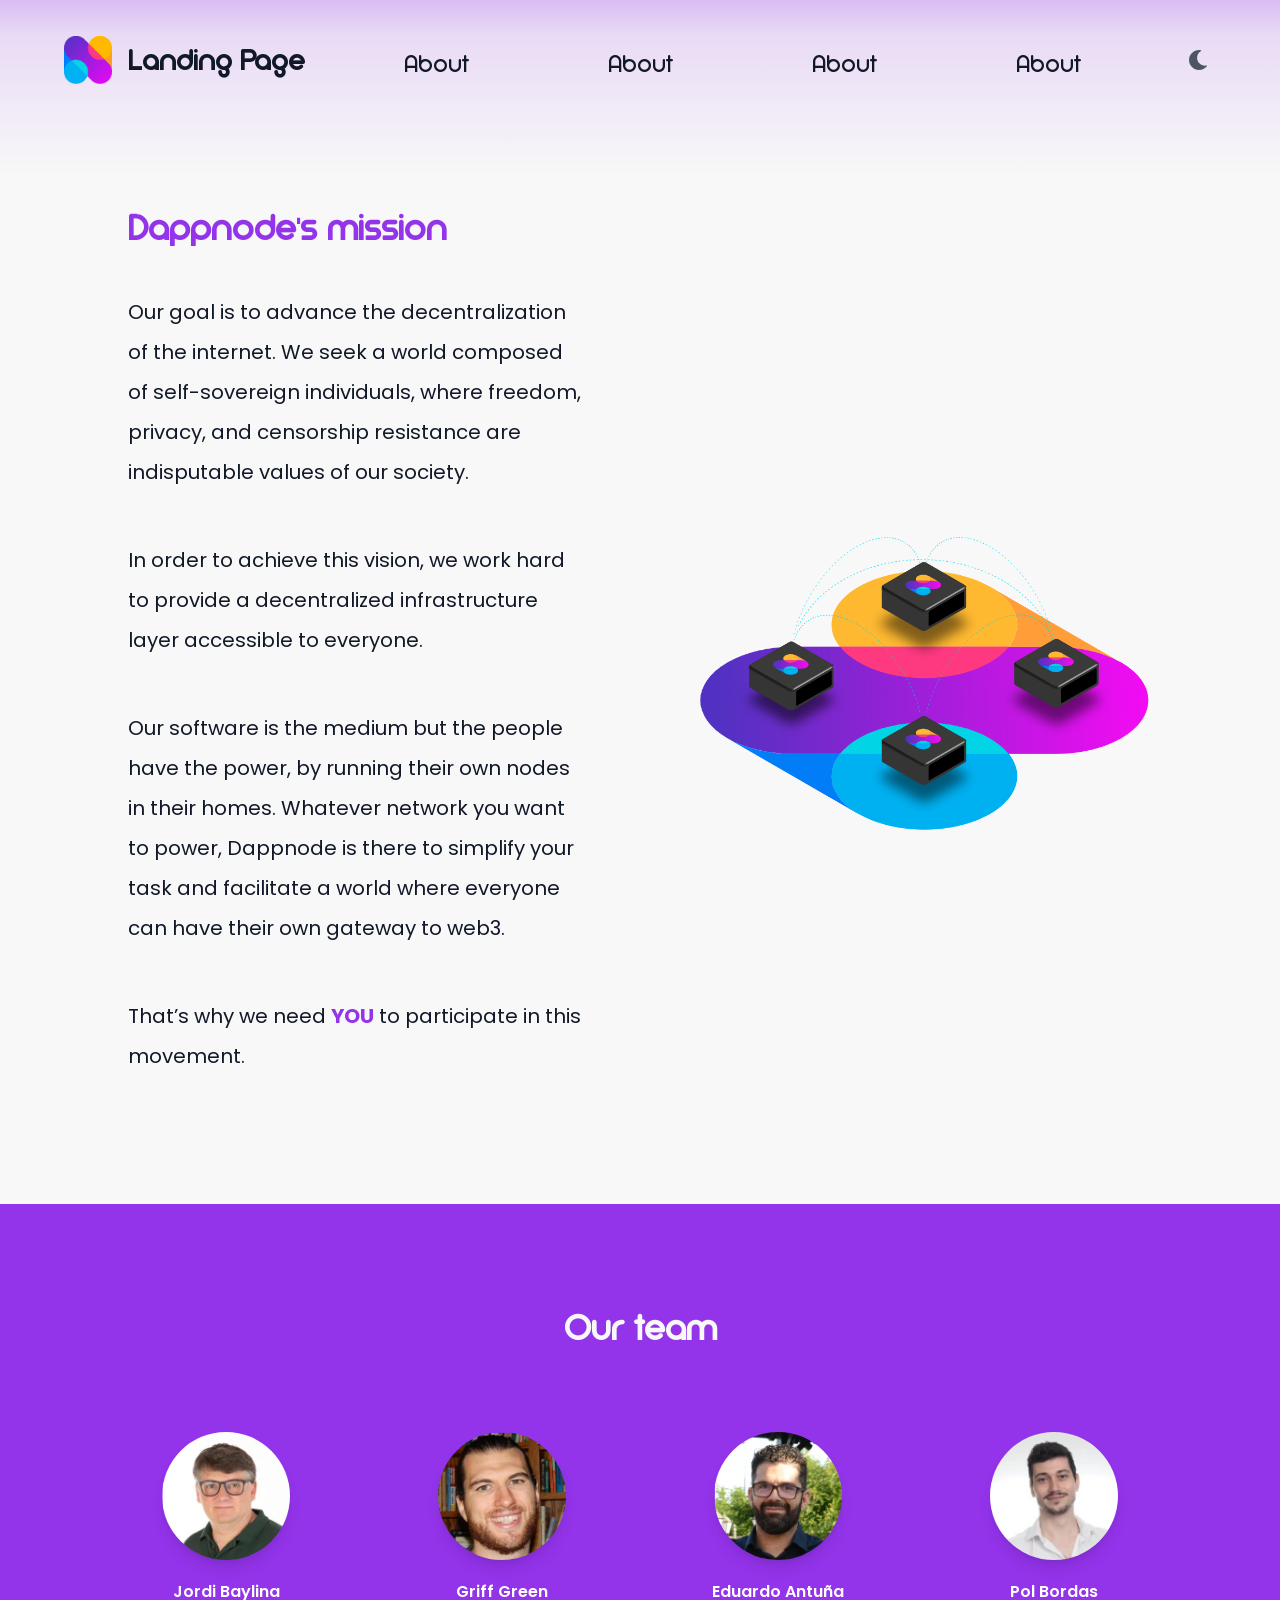
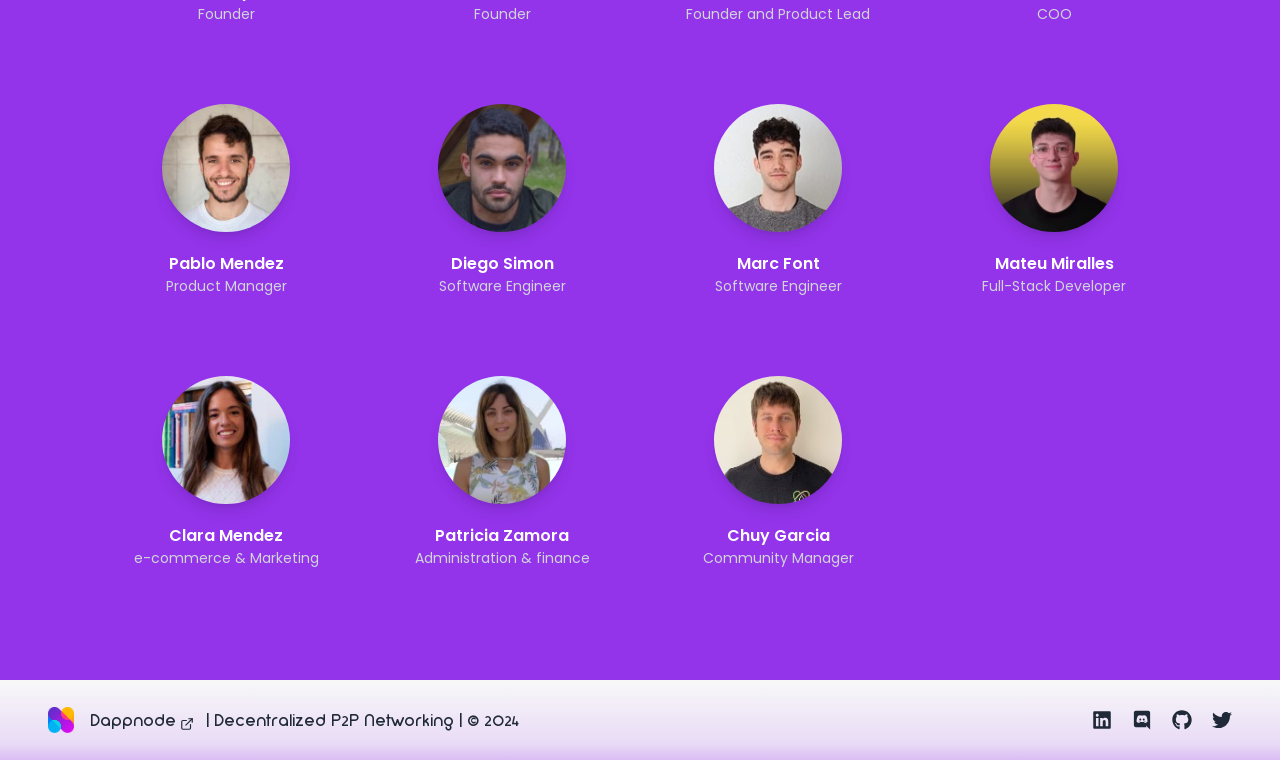
==== index.html @ 4a2d37f6 "deploy: a7dfb8cb677a63d5e8a397f23a568157b3a678ed" ====
<!doctype html><html lang="en"><head><meta charset="utf-8"/><link rel="icon" href="./favicon.ico"/><meta name="viewport" content="width=device-width,initial-scale=1"/><meta name="theme-color" content="#000000"/><meta name="description" content="Web site created using create-react-app"/><link rel="apple-touch-icon" href="./logo192.png"/><link rel="manifest" href="./manifest.json"/><title>Landing page</title><script defer="defer" src="./static/js/main.063b91ab.js"></script><link href="./static/css/main.d8c62e42.css" rel="stylesheet"></head><body><noscript>You need to enable JavaScript to run this app.</noscript><div id="root"></div></body></html>
---- static/css/main.d8c62e42.css ----
@import url(https://fonts.googleapis.com/css2?family=Poppins:ital,wght@0,100;0,200;0,300;0,400;0,500;0,600;0,700;0,800;0,900;1,100;1,200;1,300;1,400;1,500;1,600;1,700;1,800;1,900&display=swap);
/*
! tailwindcss v3.4.3 | MIT License | https://tailwindcss.com
*/*,:after,:before{border:0 solid #e5e7eb;box-sizing:border-box}:after,:before{--tw-content:""}:host,html{-webkit-text-size-adjust:100%;font-feature-settings:normal;-webkit-tap-highlight-color:transparent;font-family:ui-sans-serif,system-ui,sans-serif,Apple Color Emoji,Segoe UI Emoji,Segoe UI Symbol,Noto Color Emoji;font-variation-settings:normal;line-height:1.5;tab-size:4}body{line-height:inherit;margin:0}hr{border-top-width:1px;color:inherit;height:0}abbr:where([title]){-webkit-text-decoration:underline dotted;text-decoration:underline dotted}h1,h2,h3,h4,h5,h6{font-size:inherit;font-weight:inherit}a{color:inherit;text-decoration:inherit}b,strong{font-weight:bolder}code,kbd,pre,samp{font-feature-settings:normal;font-family:ui-monospace,SFMono-Regular,Menlo,Monaco,Consolas,Liberation Mono,Courier New,monospace;font-size:1em;font-variation-settings:normal}small{font-size:80%}sub,sup{font-size:75%;line-height:0;position:relative;vertical-align:initial}sub{bottom:-.25em}sup{top:-.5em}table{border-collapse:collapse;border-color:inherit;text-indent:0}button,input,optgroup,select,textarea{font-feature-settings:inherit;color:inherit;font-family:inherit;font-size:100%;font-variation-settings:inherit;font-weight:inherit;letter-spacing:inherit;line-height:inherit;margin:0;padding:0}button,select{text-transform:none}button,input:where([type=button]),input:where([type=reset]),input:where([type=submit]){-webkit-appearance:button;background-color:initial;background-image:none}:-moz-focusring{outline:auto}:-moz-ui-invalid{box-shadow:none}progress{vertical-align:initial}::-webkit-inner-spin-button,::-webkit-outer-spin-button{height:auto}[type=search]{-webkit-appearance:textfield;outline-offset:-2px}::-webkit-search-decoration{-webkit-appearance:none}::-webkit-file-upload-button{-webkit-appearance:button;font:inherit}summary{display:list-item}blockquote,dd,dl,figure,h1,h2,h3,h4,h5,h6,hr,p,pre{margin:0}fieldset{margin:0}fieldset,legend{padding:0}menu,ol,ul{list-style:none;margin:0;padding:0}dialog{padding:0}textarea{resize:vertical}input::placeholder,textarea::placeholder{color:#9ca3af;opacity:1}[role=button],button{cursor:pointer}:disabled{cursor:default}audio,canvas,embed,iframe,img,object,svg,video{display:block;vertical-align:middle}img,video{height:auto;max-width:100%}[hidden]{display:none}html{font-family:modeg,sans-serif}p{font-family:poppins,sans-serif}*,:after,:before{--tw-border-spacing-x:0;--tw-border-spacing-y:0;--tw-translate-x:0;--tw-translate-y:0;--tw-rotate:0;--tw-skew-x:0;--tw-skew-y:0;--tw-scale-x:1;--tw-scale-y:1;--tw-pan-x: ;--tw-pan-y: ;--tw-pinch-zoom: ;--tw-scroll-snap-strictness:proximity;--tw-gradient-from-position: ;--tw-gradient-via-position: ;--tw-gradient-to-position: ;--tw-ordinal: ;--tw-slashed-zero: ;--tw-numeric-figure: ;--tw-numeric-spacing: ;--tw-numeric-fraction: ;--tw-ring-inset: ;--tw-ring-offset-width:0px;--tw-ring-offset-color:#fff;--tw-ring-color:#3b82f680;--tw-ring-offset-shadow:0 0 #0000;--tw-ring-shadow:0 0 #0000;--tw-shadow:0 0 #0000;--tw-shadow-colored:0 0 #0000;--tw-blur: ;--tw-brightness: ;--tw-contrast: ;--tw-grayscale: ;--tw-hue-rotate: ;--tw-invert: ;--tw-saturate: ;--tw-sepia: ;--tw-drop-shadow: ;--tw-backdrop-blur: ;--tw-backdrop-brightness: ;--tw-backdrop-contrast: ;--tw-backdrop-grayscale: ;--tw-backdrop-hue-rotate: ;--tw-backdrop-invert: ;--tw-backdrop-opacity: ;--tw-backdrop-saturate: ;--tw-backdrop-sepia: ;--tw-contain-size: ;--tw-contain-layout: ;--tw-contain-paint: ;--tw-contain-style: }::backdrop{--tw-border-spacing-x:0;--tw-border-spacing-y:0;--tw-translate-x:0;--tw-translate-y:0;--tw-rotate:0;--tw-skew-x:0;--tw-skew-y:0;--tw-scale-x:1;--tw-scale-y:1;--tw-pan-x: ;--tw-pan-y: ;--tw-pinch-zoom: ;--tw-scroll-snap-strictness:proximity;--tw-gradient-from-position: ;--tw-gradient-via-position: ;--tw-gradient-to-position: ;--tw-ordinal: ;--tw-slashed-zero: ;--tw-numeric-figure: ;--tw-numeric-spacing: ;--tw-numeric-fraction: ;--tw-ring-inset: ;--tw-ring-offset-width:0px;--tw-ring-offset-color:#fff;--tw-ring-color:#3b82f680;--tw-ring-offset-shadow:0 0 #0000;--tw-ring-shadow:0 0 #0000;--tw-shadow:0 0 #0000;--tw-shadow-colored:0 0 #0000;--tw-blur: ;--tw-brightness: ;--tw-contrast: ;--tw-grayscale: ;--tw-hue-rotate: ;--tw-invert: ;--tw-saturate: ;--tw-sepia: ;--tw-drop-shadow: ;--tw-backdrop-blur: ;--tw-backdrop-brightness: ;--tw-backdrop-contrast: ;--tw-backdrop-grayscale: ;--tw-backdrop-hue-rotate: ;--tw-backdrop-invert: ;--tw-backdrop-opacity: ;--tw-backdrop-saturate: ;--tw-backdrop-sepia: ;--tw-contain-size: ;--tw-contain-layout: ;--tw-contain-paint: ;--tw-contain-style: }.fixed{position:fixed}.relative{position:relative}.bottom-24{bottom:6rem}.right-4{right:1rem}.col-span-2{grid-column:span 2/span 2}.my-10{margin-bottom:2.5rem;margin-top:2.5rem}.-mb-14{margin-bottom:-3.5rem}.mb-10{margin-bottom:2.5rem}.mb-20{margin-bottom:5rem}.ml-1{margin-left:.25rem}.ml-4{margin-left:1rem}.mr-2{margin-right:.5rem}.mr-4{margin-right:1rem}.mt-2{margin-top:.5rem}.mt-3{margin-top:.75rem}.mt-5{margin-top:1.25rem}.block{display:block}.flex{display:flex}.grid{display:grid}.hidden{display:none}.h-1{height:.25rem}.h-12{height:3rem}.h-40{height:10rem}.h-5{height:1.25rem}.h-8{height:2rem}.min-h-screen{min-height:100vh}.w-40{width:10rem}.w-5{width:1.25rem}.w-full{width:100%}.max-w-0{max-width:0}.flex-grow{flex-grow:1}.cursor-pointer{cursor:pointer}.flex-row{flex-direction:row}.flex-col{flex-direction:column}.items-center{align-items:center}.justify-start{justify-content:flex-start}.justify-center{justify-content:center}.justify-between{justify-content:space-between}.justify-around{justify-content:space-around}.justify-evenly{justify-content:space-evenly}.gap-10{gap:2.5rem}.gap-20{gap:5rem}.gap-4{gap:1rem}.gap-x-5{column-gap:1.25rem}.gap-y-4{row-gap:1rem}.space-y-1>:not([hidden])~:not([hidden]){--tw-space-y-reverse:0;margin-bottom:calc(.25rem*var(--tw-space-y-reverse));margin-top:calc(.25rem*(1 - var(--tw-space-y-reverse)))}.space-y-12>:not([hidden])~:not([hidden]){--tw-space-y-reverse:0;margin-bottom:calc(3rem*var(--tw-space-y-reverse));margin-top:calc(3rem*(1 - var(--tw-space-y-reverse)))}.rounded-full{border-radius:9999px}.rounded-lg{border-radius:.5rem}.bg-dappnodeBgLightLayout{--tw-bg-opacity:1;background-color:rgb(248 248 248/var(--tw-bg-opacity))}.bg-dappnodePurple{--tw-bg-opacity:1;background-color:rgb(147 51 234/var(--tw-bg-opacity))}.bg-dappnodeYellow\/50{background-color:#ffb90080}.bg-gradient-to-b{background-image:linear-gradient(to bottom,var(--tw-gradient-stops))}.bg-gradient-to-t{background-image:linear-gradient(to top,var(--tw-gradient-stops))}.from-dappnodePurple\/30{--tw-gradient-from:#9333ea4d var(--tw-gradient-from-position);--tw-gradient-to:#9333ea00 var(--tw-gradient-to-position);--tw-gradient-stops:var(--tw-gradient-from),var(--tw-gradient-to)}.via-dappnodePurple\/15{--tw-gradient-to:#9333ea00 var(--tw-gradient-to-position);--tw-gradient-stops:var(--tw-gradient-from),#9333ea26 var(--tw-gradient-via-position),var(--tw-gradient-to)}.via-20\%{--tw-gradient-via-position:20%}.bg-cover{background-size:cover}.object-cover{object-fit:cover}.p-2{padding:.5rem}.p-4{padding:1rem}.px-5{padding-left:1.25rem;padding-right:1.25rem}.py-10{padding-bottom:2.5rem;padding-top:2.5rem}.py-28{padding-bottom:7rem;padding-top:7rem}.py-3{padding-bottom:.75rem;padding-top:.75rem}.pb-14{padding-bottom:3.5rem}.pr-10{padding-right:2.5rem}.text-center{text-align:center}.font-poppins{font-family:Poppins,sans-serif}.text-3xl{font-size:1.875rem;line-height:2.25rem}.text-4xl{font-size:2.25rem;line-height:2.5rem}.text-lg{font-size:1.125rem;line-height:1.75rem}.text-sm{font-size:.875rem;line-height:1.25rem}.text-xl{font-size:1.25rem;line-height:1.75rem}.font-bold{font-weight:700}.font-semibold{font-weight:600}.leading-10{line-height:2.5rem}.text-dappnodeDarkText{--tw-text-opacity:1;color:rgb(248 248 248/var(--tw-text-opacity))}.text-dappnodePurple{--tw-text-opacity:1;color:rgb(147 51 234/var(--tw-text-opacity))}.text-gray-300{--tw-text-opacity:1;color:rgb(209 213 219/var(--tw-text-opacity))}.text-gray-600{--tw-text-opacity:1;color:rgb(75 85 99/var(--tw-text-opacity))}.text-gray-800{--tw-text-opacity:1;color:rgb(31 41 55/var(--tw-text-opacity))}.text-gray-900{--tw-text-opacity:1;color:rgb(17 24 39/var(--tw-text-opacity))}.text-white{--tw-text-opacity:1;color:rgb(255 255 255/var(--tw-text-opacity))}.shadow-lg{--tw-shadow:0 10px 15px -3px #0000001a,0 4px 6px -4px #0000001a;--tw-shadow-colored:0 10px 15px -3px var(--tw-shadow-color),0 4px 6px -4px var(--tw-shadow-color);box-shadow:0 0 #0000,0 0 #0000,var(--tw-shadow);box-shadow:var(--tw-ring-offset-shadow,0 0 #0000),var(--tw-ring-shadow,0 0 #0000),var(--tw-shadow)}.transition{transition-duration:.15s;transition-property:color,background-color,border-color,text-decoration-color,fill,stroke,opacity,box-shadow,transform,filter,-webkit-backdrop-filter;transition-property:color,background-color,border-color,text-decoration-color,fill,stroke,opacity,box-shadow,transform,filter,backdrop-filter;transition-property:color,background-color,border-color,text-decoration-color,fill,stroke,opacity,box-shadow,transform,filter,backdrop-filter,-webkit-backdrop-filter;transition-timing-function:cubic-bezier(.4,0,.2,1)}.transition-all{transition-duration:.15s;transition-property:all;transition-timing-function:cubic-bezier(.4,0,.2,1)}.transition-colors{transition-duration:.15s;transition-property:color,background-color,border-color,text-decoration-color,fill,stroke;transition-timing-function:cubic-bezier(.4,0,.2,1)}.duration-300{transition-duration:.3s}.duration-500{transition-duration:.5s}.ease-in-out{transition-timing-function:cubic-bezier(.4,0,.2,1)}html{scroll-behavior:smooth}.hover\:bg-dappnodeBgLight:hover{--tw-bg-opacity:1;background-color:rgb(248 248 248/var(--tw-bg-opacity))}.hover\:bg-dappnodeYellow:hover{--tw-bg-opacity:1;background-color:rgb(255 185 0/var(--tw-bg-opacity))}.hover\:tracking-widest:hover{letter-spacing:.1em}.hover\:text-dappnodePurple:hover{--tw-text-opacity:1;color:rgb(147 51 234/var(--tw-text-opacity))}.hover\:text-gray-700:hover{--tw-text-opacity:1;color:rgb(55 65 81/var(--tw-text-opacity))}.hover\:underline:hover{text-decoration-line:underline}.group:hover .group-hover\:max-w-full{max-width:100%}.dark\:bg-dappnodeBgDarkLayout:is(.dark *){--tw-bg-opacity:1;background-color:rgb(18 18 18/var(--tw-bg-opacity))}.dark\:from-dappnodePurple\/15:is(.dark *){--tw-gradient-from:#9333ea26 var(--tw-gradient-from-position);--tw-gradient-to:#9333ea00 var(--tw-gradient-to-position);--tw-gradient-stops:var(--tw-gradient-from),var(--tw-gradient-to)}.dark\:from-dappnodePurple\/20:is(.dark *){--tw-gradient-from:#9333ea33 var(--tw-gradient-from-position);--tw-gradient-to:#9333ea00 var(--tw-gradient-to-position);--tw-gradient-stops:var(--tw-gradient-from),var(--tw-gradient-to)}.dark\:text-gray-200:is(.dark *){--tw-text-opacity:1;color:rgb(229 231 235/var(--tw-text-opacity))}.dark\:text-gray-300:is(.dark *){--tw-text-opacity:1;color:rgb(209 213 219/var(--tw-text-opacity))}.dark\:text-white:is(.dark *){--tw-text-opacity:1;color:rgb(255 255 255/var(--tw-text-opacity))}.dark\:hover\:bg-black:hover:is(.dark *){--tw-bg-opacity:1;background-color:rgb(0 0 0/var(--tw-bg-opacity))}.dark\:hover\:text-dappnodePurple:hover:is(.dark *){--tw-text-opacity:1;color:rgb(147 51 234/var(--tw-text-opacity))}.dark\:hover\:text-gray-300:hover:is(.dark *){--tw-text-opacity:1;color:rgb(209 213 219/var(--tw-text-opacity))}@media (min-width:640px){.sm\:grid-cols-1{grid-template-columns:repeat(1,minmax(0,1fr))}}@media (min-width:768px){.md\:mx-3{margin-left:.75rem;margin-right:.75rem}.md\:mx-\[10\%\]{margin-left:10%;margin-right:10%}.md\:mt-2{margin-top:.5rem}.md\:inline{display:inline}.md\:h-20{height:5rem}.md\:h-32{height:8rem}.md\:w-32{width:8rem}.md\:grid-cols-3{grid-template-columns:repeat(3,minmax(0,1fr))}.md\:flex-row{flex-direction:row}.md\:justify-between{justify-content:space-between}.md\:px-12{padding-left:3rem;padding-right:3rem}.md\:text-left{text-align:left}.md\:text-xl{font-size:1.25rem;line-height:1.75rem}}@media (min-width:1024px){.lg\:-mb-0{margin-bottom:0}.lg\:mb-32{margin-bottom:8rem}.lg\:block{display:block}.lg\:inline-block{display:inline-block}.lg\:flex{display:flex}.lg\:hidden{display:none}.lg\:w-1\/2{width:50%}.lg\:grid-cols-4{grid-template-columns:repeat(4,minmax(0,1fr))}.lg\:flex-row{flex-direction:row}.lg\:gap-28{gap:7rem}.lg\:p-6{padding:1.5rem}.lg\:px-0{padding-left:0;padding-right:0}.lg\:px-10{padding-left:2.5rem;padding-right:2.5rem}.lg\:text-left{text-align:left}.lg\:text-2xl{font-size:1.5rem;line-height:2rem}}@font-face{font-family:modeg;font-style:normal;font-weight:400;src:url(../../static/media/modeg.cc3859dce8b3c701dc55.ttf) format("truetype")}
/*# sourceMappingURL=main.d8c62e42.css.map*/
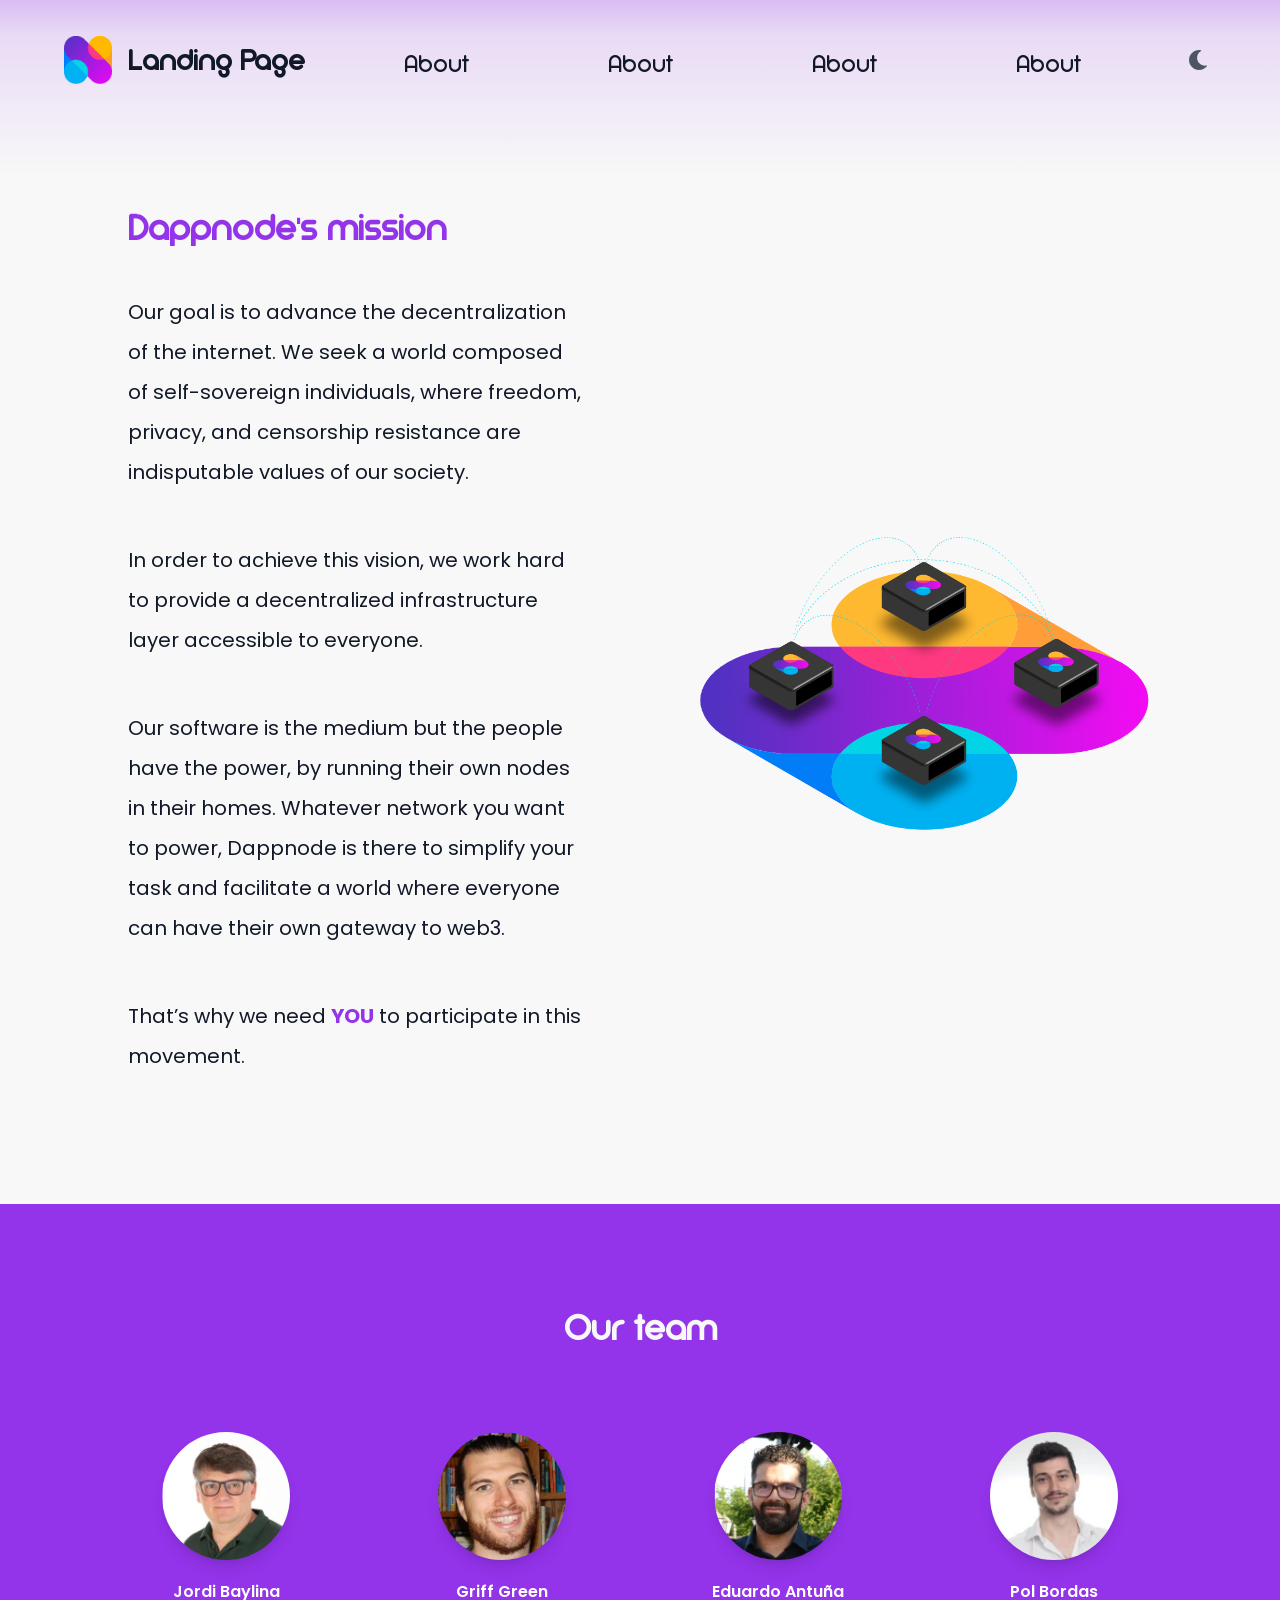
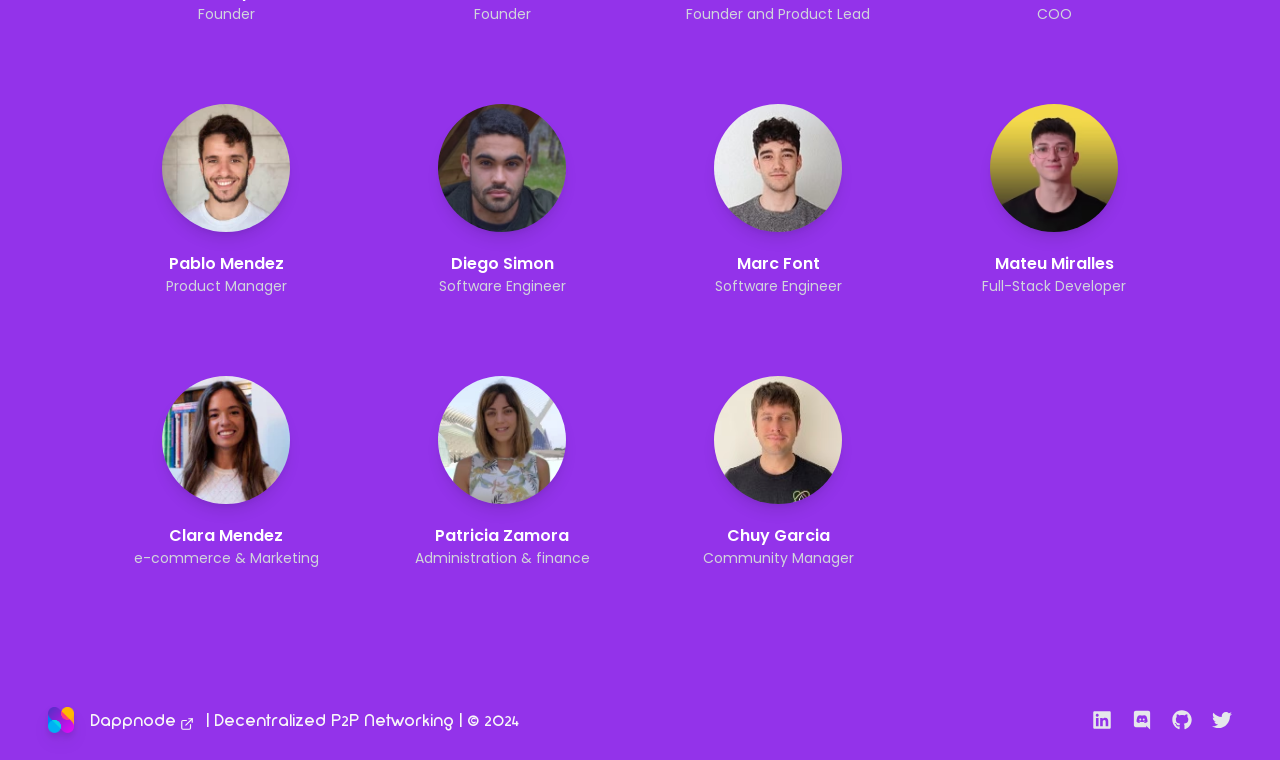
==== commit 64842817: "deploy: 588c782ef9e3f72a7081db829ade2304b552eb28" ====
--- a/index.html
+++ b/index.html
@@ -1 +1 @@
-<!doctype html><html lang="en"><head><meta charset="utf-8"/><link rel="icon" href="./favicon.ico"/><meta name="viewport" content="width=device-width,initial-scale=1"/><meta name="theme-color" content="#000000"/><meta name="description" content="Web site created using create-react-app"/><link rel="apple-touch-icon" href="./logo192.png"/><link rel="manifest" href="./manifest.json"/><title>Landing page</title><script defer="defer" src="./static/js/main.063b91ab.js"></script><link href="./static/css/main.d8c62e42.css" rel="stylesheet"></head><body><noscript>You need to enable JavaScript to run this app.</noscript><div id="root"></div></body></html>+<!doctype html><html lang="en"><head><meta charset="utf-8"/><link rel="icon" href="./favicon.ico"/><meta name="viewport" content="width=device-width,initial-scale=1"/><meta name="theme-color" content="#000000"/><meta name="description" content="Web site created using create-react-app"/><link rel="apple-touch-icon" href="./logo192.png"/><link rel="manifest" href="./manifest.json"/><title>Landing page</title><script defer="defer" src="./static/js/main.c7545212.js"></script><link href="./static/css/main.51097c19.css" rel="stylesheet"></head><body><noscript>You need to enable JavaScript to run this app.</noscript><div id="root"></div></body></html>
--- a/static/css/main.51097c19.css
+++ b/static/css/main.51097c19.css
@@ -0,0 +1,5 @@
+@import url(https://fonts.googleapis.com/css2?family=Poppins:ital,wght@0,100;0,200;0,300;0,400;0,500;0,600;0,700;0,800;0,900;1,100;1,200;1,300;1,400;1,500;1,600;1,700;1,800;1,900&display=swap);
+/*
+! tailwindcss v3.4.3 | MIT License | https://tailwindcss.com
+*/*,:after,:before{border:0 solid #e5e7eb;box-sizing:border-box}:after,:before{--tw-content:""}:host,html{-webkit-text-size-adjust:100%;font-feature-settings:normal;-webkit-tap-highlight-color:transparent;font-family:ui-sans-serif,system-ui,sans-serif,Apple Color Emoji,Segoe UI Emoji,Segoe UI Symbol,Noto Color Emoji;font-variation-settings:normal;line-height:1.5;tab-size:4}body{line-height:inherit;margin:0}hr{border-top-width:1px;color:inherit;height:0}abbr:where([title]){-webkit-text-decoration:underline dotted;text-decoration:underline dotted}h1,h2,h3,h4,h5,h6{font-size:inherit;font-weight:inherit}a{color:inherit;text-decoration:inherit}b,strong{font-weight:bolder}code,kbd,pre,samp{font-feature-settings:normal;font-family:ui-monospace,SFMono-Regular,Menlo,Monaco,Consolas,Liberation Mono,Courier New,monospace;font-size:1em;font-variation-settings:normal}small{font-size:80%}sub,sup{font-size:75%;line-height:0;position:relative;vertical-align:initial}sub{bottom:-.25em}sup{top:-.5em}table{border-collapse:collapse;border-color:inherit;text-indent:0}button,input,optgroup,select,textarea{font-feature-settings:inherit;color:inherit;font-family:inherit;font-size:100%;font-variation-settings:inherit;font-weight:inherit;letter-spacing:inherit;line-height:inherit;margin:0;padding:0}button,select{text-transform:none}button,input:where([type=button]),input:where([type=reset]),input:where([type=submit]){-webkit-appearance:button;background-color:initial;background-image:none}:-moz-focusring{outline:auto}:-moz-ui-invalid{box-shadow:none}progress{vertical-align:initial}::-webkit-inner-spin-button,::-webkit-outer-spin-button{height:auto}[type=search]{-webkit-appearance:textfield;outline-offset:-2px}::-webkit-search-decoration{-webkit-appearance:none}::-webkit-file-upload-button{-webkit-appearance:button;font:inherit}summary{display:list-item}blockquote,dd,dl,figure,h1,h2,h3,h4,h5,h6,hr,p,pre{margin:0}fieldset{margin:0}fieldset,legend{padding:0}menu,ol,ul{list-style:none;margin:0;padding:0}dialog{padding:0}textarea{resize:vertical}input::placeholder,textarea::placeholder{color:#9ca3af;opacity:1}[role=button],button{cursor:pointer}:disabled{cursor:default}audio,canvas,embed,iframe,img,object,svg,video{display:block;vertical-align:middle}img,video{height:auto;max-width:100%}[hidden]{display:none}html{font-family:modeg,sans-serif}p{font-family:poppins,sans-serif}*,:after,:before{--tw-border-spacing-x:0;--tw-border-spacing-y:0;--tw-translate-x:0;--tw-translate-y:0;--tw-rotate:0;--tw-skew-x:0;--tw-skew-y:0;--tw-scale-x:1;--tw-scale-y:1;--tw-pan-x: ;--tw-pan-y: ;--tw-pinch-zoom: ;--tw-scroll-snap-strictness:proximity;--tw-gradient-from-position: ;--tw-gradient-via-position: ;--tw-gradient-to-position: ;--tw-ordinal: ;--tw-slashed-zero: ;--tw-numeric-figure: ;--tw-numeric-spacing: ;--tw-numeric-fraction: ;--tw-ring-inset: ;--tw-ring-offset-width:0px;--tw-ring-offset-color:#fff;--tw-ring-color:#3b82f680;--tw-ring-offset-shadow:0 0 #0000;--tw-ring-shadow:0 0 #0000;--tw-shadow:0 0 #0000;--tw-shadow-colored:0 0 #0000;--tw-blur: ;--tw-brightness: ;--tw-contrast: ;--tw-grayscale: ;--tw-hue-rotate: ;--tw-invert: ;--tw-saturate: ;--tw-sepia: ;--tw-drop-shadow: ;--tw-backdrop-blur: ;--tw-backdrop-brightness: ;--tw-backdrop-contrast: ;--tw-backdrop-grayscale: ;--tw-backdrop-hue-rotate: ;--tw-backdrop-invert: ;--tw-backdrop-opacity: ;--tw-backdrop-saturate: ;--tw-backdrop-sepia: ;--tw-contain-size: ;--tw-contain-layout: ;--tw-contain-paint: ;--tw-contain-style: }::backdrop{--tw-border-spacing-x:0;--tw-border-spacing-y:0;--tw-translate-x:0;--tw-translate-y:0;--tw-rotate:0;--tw-skew-x:0;--tw-skew-y:0;--tw-scale-x:1;--tw-scale-y:1;--tw-pan-x: ;--tw-pan-y: ;--tw-pinch-zoom: ;--tw-scroll-snap-strictness:proximity;--tw-gradient-from-position: ;--tw-gradient-via-position: ;--tw-gradient-to-position: ;--tw-ordinal: ;--tw-slashed-zero: ;--tw-numeric-figure: ;--tw-numeric-spacing: ;--tw-numeric-fraction: ;--tw-ring-inset: ;--tw-ring-offset-width:0px;--tw-ring-offset-color:#fff;--tw-ring-color:#3b82f680;--tw-ring-offset-shadow:0 0 #0000;--tw-ring-shadow:0 0 #0000;--tw-shadow:0 0 #0000;--tw-shadow-colored:0 0 #0000;--tw-blur: ;--tw-brightness: ;--tw-contrast: ;--tw-grayscale: ;--tw-hue-rotate: ;--tw-invert: ;--tw-saturate: ;--tw-sepia: ;--tw-drop-shadow: ;--tw-backdrop-blur: ;--tw-backdrop-brightness: ;--tw-backdrop-contrast: ;--tw-backdrop-grayscale: ;--tw-backdrop-hue-rotate: ;--tw-backdrop-invert: ;--tw-backdrop-opacity: ;--tw-backdrop-saturate: ;--tw-backdrop-sepia: ;--tw-contain-size: ;--tw-contain-layout: ;--tw-contain-paint: ;--tw-contain-style: }.fixed{position:fixed}.relative{position:relative}.bottom-24{bottom:6rem}.right-10{right:2.5rem}.col-span-2{grid-column:span 2/span 2}.my-10{margin-bottom:2.5rem;margin-top:2.5rem}.-mb-14{margin-bottom:-3.5rem}.mb-10{margin-bottom:2.5rem}.mb-20{margin-bottom:5rem}.ml-1{margin-left:.25rem}.ml-4{margin-left:1rem}.mr-2{margin-right:.5rem}.mr-4{margin-right:1rem}.mt-2{margin-top:.5rem}.mt-3{margin-top:.75rem}.mt-5{margin-top:1.25rem}.block{display:block}.flex{display:flex}.grid{display:grid}.hidden{display:none}.h-1{height:.25rem}.h-12{height:3rem}.h-40{height:10rem}.h-5{height:1.25rem}.h-8{height:2rem}.min-h-screen{min-height:100vh}.w-40{width:10rem}.w-5{width:1.25rem}.w-full{width:100%}.max-w-0{max-width:0}.flex-grow{flex-grow:1}.cursor-pointer{cursor:pointer}.flex-row{flex-direction:row}.flex-col{flex-direction:column}.items-center{align-items:center}.justify-start{justify-content:flex-start}.justify-center{justify-content:center}.justify-between{justify-content:space-between}.justify-around{justify-content:space-around}.justify-evenly{justify-content:space-evenly}.gap-10{gap:2.5rem}.gap-20{gap:5rem}.gap-4{gap:1rem}.gap-x-5{column-gap:1.25rem}.gap-y-4{row-gap:1rem}.space-y-1>:not([hidden])~:not([hidden]){--tw-space-y-reverse:0;margin-bottom:calc(.25rem*var(--tw-space-y-reverse));margin-top:calc(.25rem*(1 - var(--tw-space-y-reverse)))}.space-y-12>:not([hidden])~:not([hidden]){--tw-space-y-reverse:0;margin-bottom:calc(3rem*var(--tw-space-y-reverse));margin-top:calc(3rem*(1 - var(--tw-space-y-reverse)))}.rounded-full{border-radius:9999px}.rounded-lg{border-radius:.5rem}.bg-dappnodeBgLightLayout{--tw-bg-opacity:1;background-color:rgb(248 248 248/var(--tw-bg-opacity))}.bg-dappnodePurple{--tw-bg-opacity:1;background-color:rgb(147 51 234/var(--tw-bg-opacity))}.bg-purple-500{--tw-bg-opacity:1;background-color:rgb(168 85 247/var(--tw-bg-opacity))}.bg-gradient-to-b{background-image:linear-gradient(to bottom,var(--tw-gradient-stops))}.from-dappnodePurple\/30{--tw-gradient-from:#9333ea4d var(--tw-gradient-from-position);--tw-gradient-to:#9333ea00 var(--tw-gradient-to-position);--tw-gradient-stops:var(--tw-gradient-from),var(--tw-gradient-to)}.via-dappnodePurple\/15{--tw-gradient-to:#9333ea00 var(--tw-gradient-to-position);--tw-gradient-stops:var(--tw-gradient-from),#9333ea26 var(--tw-gradient-via-position),var(--tw-gradient-to)}.via-20\%{--tw-gradient-via-position:20%}.bg-cover{background-size:cover}.object-cover{object-fit:cover}.p-2{padding:.5rem}.p-4{padding:1rem}.px-5{padding-left:1.25rem;padding-right:1.25rem}.py-28{padding-bottom:7rem;padding-top:7rem}.py-3{padding-bottom:.75rem;padding-top:.75rem}.pb-14{padding-bottom:3.5rem}.pr-10{padding-right:2.5rem}.text-center{text-align:center}.font-poppins{font-family:Poppins,sans-serif}.text-3xl{font-size:1.875rem;line-height:2.25rem}.text-4xl{font-size:2.25rem;line-height:2.5rem}.text-lg{font-size:1.125rem;line-height:1.75rem}.text-sm{font-size:.875rem;line-height:1.25rem}.text-xl{font-size:1.25rem;line-height:1.75rem}.font-bold{font-weight:700}.font-semibold{font-weight:600}.leading-10{line-height:2.5rem}.text-dappnodeDarkText{--tw-text-opacity:1;color:rgb(248 248 248/var(--tw-text-opacity))}.text-dappnodePurple{--tw-text-opacity:1;color:rgb(147 51 234/var(--tw-text-opacity))}.text-gray-200{--tw-text-opacity:1;color:rgb(229 231 235/var(--tw-text-opacity))}.text-gray-300{--tw-text-opacity:1;color:rgb(209 213 219/var(--tw-text-opacity))}.text-gray-600{--tw-text-opacity:1;color:rgb(75 85 99/var(--tw-text-opacity))}.text-gray-800{--tw-text-opacity:1;color:rgb(31 41 55/var(--tw-text-opacity))}.text-gray-900{--tw-text-opacity:1;color:rgb(17 24 39/var(--tw-text-opacity))}.text-white{--tw-text-opacity:1;color:rgb(255 255 255/var(--tw-text-opacity))}.shadow-lg{--tw-shadow:0 10px 15px -3px #0000001a,0 4px 6px -4px #0000001a;--tw-shadow-colored:0 10px 15px -3px var(--tw-shadow-color),0 4px 6px -4px var(--tw-shadow-color);box-shadow:0 0 #0000,0 0 #0000,var(--tw-shadow);box-shadow:var(--tw-ring-offset-shadow,0 0 #0000),var(--tw-ring-shadow,0 0 #0000),var(--tw-shadow)}.drop-shadow-lg{--tw-drop-shadow:drop-shadow(0 10px 8px #0000000a) drop-shadow(0 4px 3px #0000001a);filter:var(--tw-blur) var(--tw-brightness) var(--tw-contrast) var(--tw-grayscale) var(--tw-hue-rotate) var(--tw-invert) var(--tw-saturate) var(--tw-sepia) var(--tw-drop-shadow)}.transition{transition-duration:.15s;transition-property:color,background-color,border-color,text-decoration-color,fill,stroke,opacity,box-shadow,transform,filter,-webkit-backdrop-filter;transition-property:color,background-color,border-color,text-decoration-color,fill,stroke,opacity,box-shadow,transform,filter,backdrop-filter;transition-property:color,background-color,border-color,text-decoration-color,fill,stroke,opacity,box-shadow,transform,filter,backdrop-filter,-webkit-backdrop-filter;transition-timing-function:cubic-bezier(.4,0,.2,1)}.transition-all{transition-duration:.15s;transition-property:all;transition-timing-function:cubic-bezier(.4,0,.2,1)}.transition-colors{transition-duration:.15s;transition-property:color,background-color,border-color,text-decoration-color,fill,stroke;transition-timing-function:cubic-bezier(.4,0,.2,1)}.duration-300{transition-duration:.3s}.duration-500{transition-duration:.5s}.ease-in-out{transition-timing-function:cubic-bezier(.4,0,.2,1)}html{scroll-behavior:smooth}.hover\:bg-dappnodeBgLight:hover{--tw-bg-opacity:1;background-color:rgb(248 248 248/var(--tw-bg-opacity))}.hover\:bg-purple-700:hover{--tw-bg-opacity:1;background-color:rgb(126 34 206/var(--tw-bg-opacity))}.hover\:tracking-widest:hover{letter-spacing:.1em}.hover\:text-dappnodeDarkText:hover{--tw-text-opacity:1;color:rgb(248 248 248/var(--tw-text-opacity))}.hover\:text-dappnodePurple:hover{--tw-text-opacity:1;color:rgb(147 51 234/var(--tw-text-opacity))}.hover\:underline:hover{text-decoration-line:underline}.group:hover .group-hover\:max-w-full{max-width:100%}.dark\:bg-dappnodeBgDarkLayout:is(.dark *){--tw-bg-opacity:1;background-color:rgb(18 18 18/var(--tw-bg-opacity))}.dark\:from-dappnodePurple\/15:is(.dark *){--tw-gradient-from:#9333ea26 var(--tw-gradient-from-position);--tw-gradient-to:#9333ea00 var(--tw-gradient-to-position);--tw-gradient-stops:var(--tw-gradient-from),var(--tw-gradient-to)}.dark\:text-gray-200:is(.dark *){--tw-text-opacity:1;color:rgb(229 231 235/var(--tw-text-opacity))}.dark\:text-gray-300:is(.dark *){--tw-text-opacity:1;color:rgb(209 213 219/var(--tw-text-opacity))}.dark\:text-white:is(.dark *){--tw-text-opacity:1;color:rgb(255 255 255/var(--tw-text-opacity))}.dark\:hover\:bg-black:hover:is(.dark *){--tw-bg-opacity:1;background-color:rgb(0 0 0/var(--tw-bg-opacity))}.dark\:hover\:text-dappnodePurple:hover:is(.dark *){--tw-text-opacity:1;color:rgb(147 51 234/var(--tw-text-opacity))}@media (min-width:640px){.sm\:grid-cols-1{grid-template-columns:repeat(1,minmax(0,1fr))}}@media (min-width:768px){.md\:mx-3{margin-left:.75rem;margin-right:.75rem}.md\:mx-\[10\%\]{margin-left:10%;margin-right:10%}.md\:mt-2{margin-top:.5rem}.md\:inline{display:inline}.md\:h-20{height:5rem}.md\:h-32{height:8rem}.md\:w-32{width:8rem}.md\:grid-cols-3{grid-template-columns:repeat(3,minmax(0,1fr))}.md\:flex-row{flex-direction:row}.md\:justify-between{justify-content:space-between}.md\:px-12{padding-left:3rem;padding-right:3rem}.md\:text-left{text-align:left}.md\:text-xl{font-size:1.25rem;line-height:1.75rem}}@media (min-width:1024px){.lg\:-mb-0{margin-bottom:0}.lg\:mb-32{margin-bottom:8rem}.lg\:block{display:block}.lg\:inline-block{display:inline-block}.lg\:flex{display:flex}.lg\:hidden{display:none}.lg\:w-1\/2{width:50%}.lg\:grid-cols-4{grid-template-columns:repeat(4,minmax(0,1fr))}.lg\:flex-row{flex-direction:row}.lg\:gap-28{gap:7rem}.lg\:p-6{padding:1.5rem}.lg\:px-0{padding-left:0;padding-right:0}.lg\:px-10{padding-left:2.5rem;padding-right:2.5rem}.lg\:text-left{text-align:left}.lg\:text-2xl{font-size:1.5rem;line-height:2rem}}@font-face{font-family:modeg;font-style:normal;font-weight:400;src:url(../../static/media/modeg.cc3859dce8b3c701dc55.ttf) format("truetype")}
+/*# sourceMappingURL=main.51097c19.css.map*/
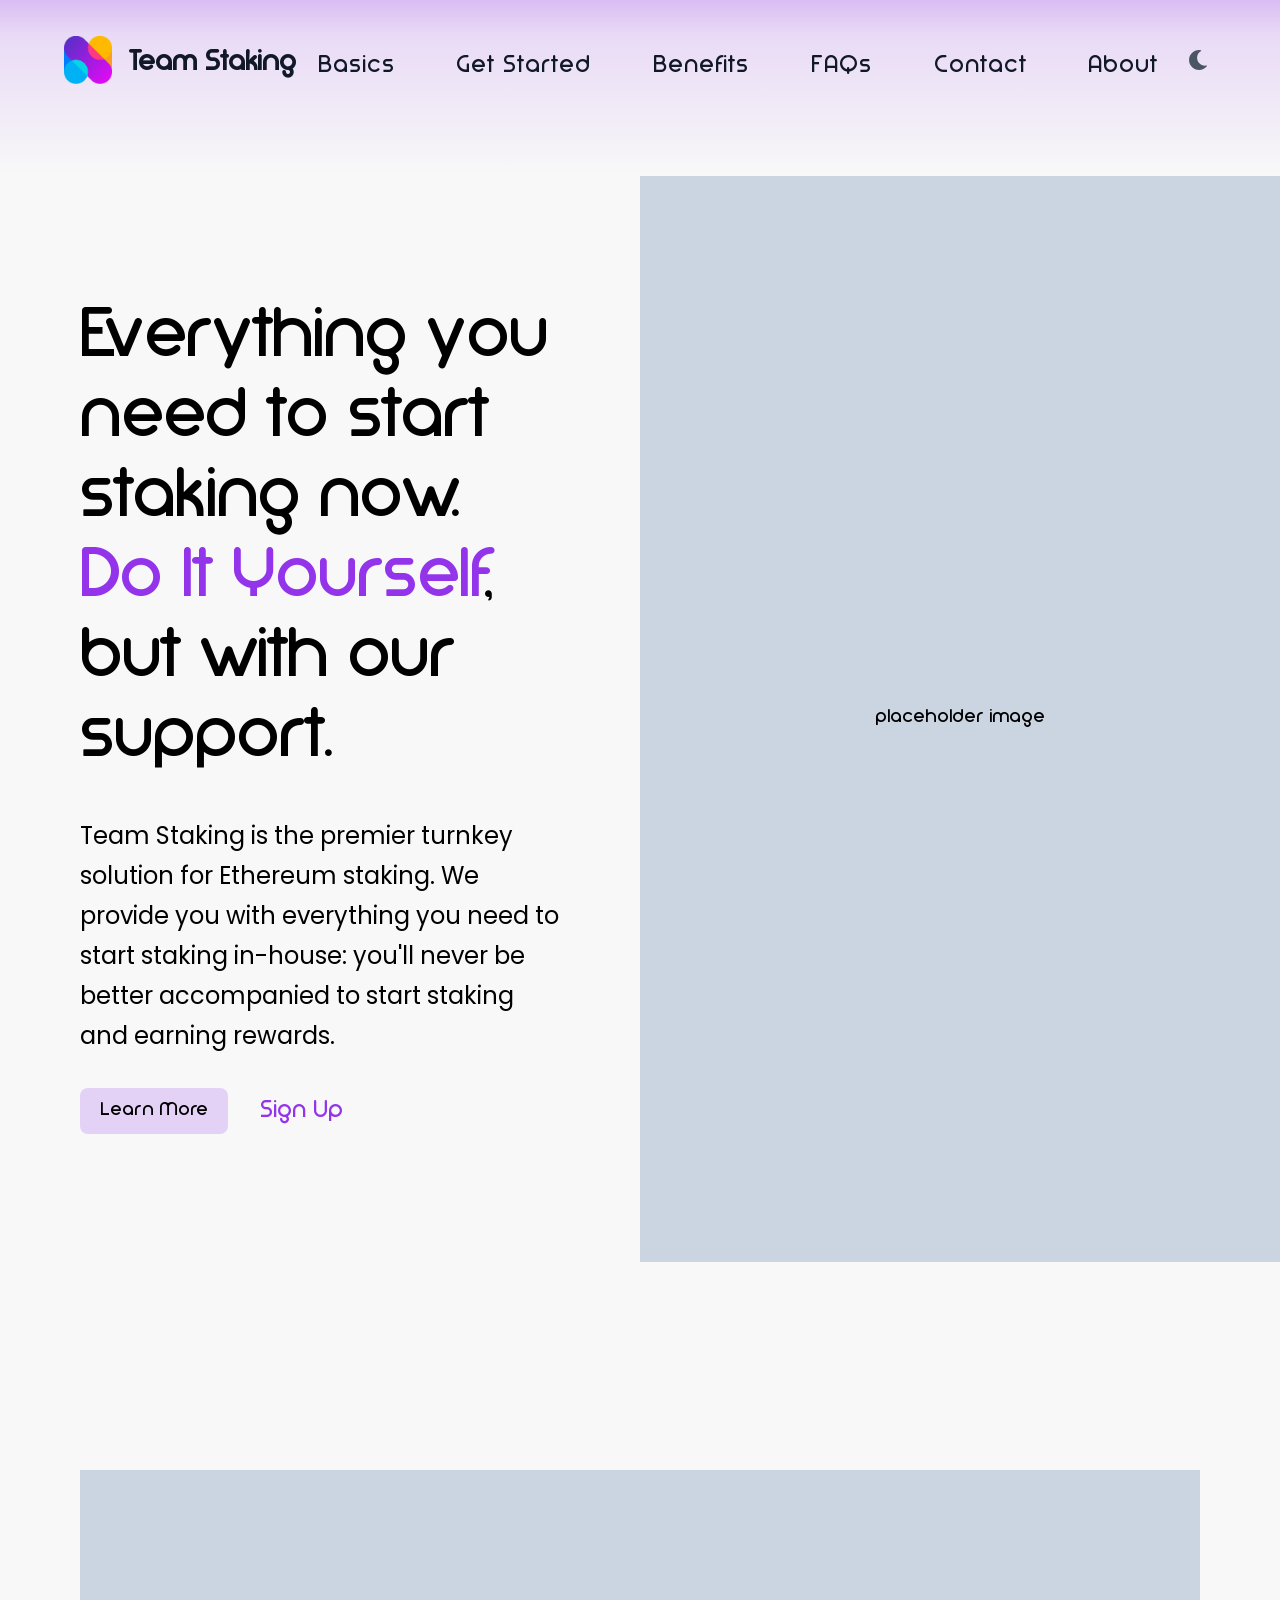
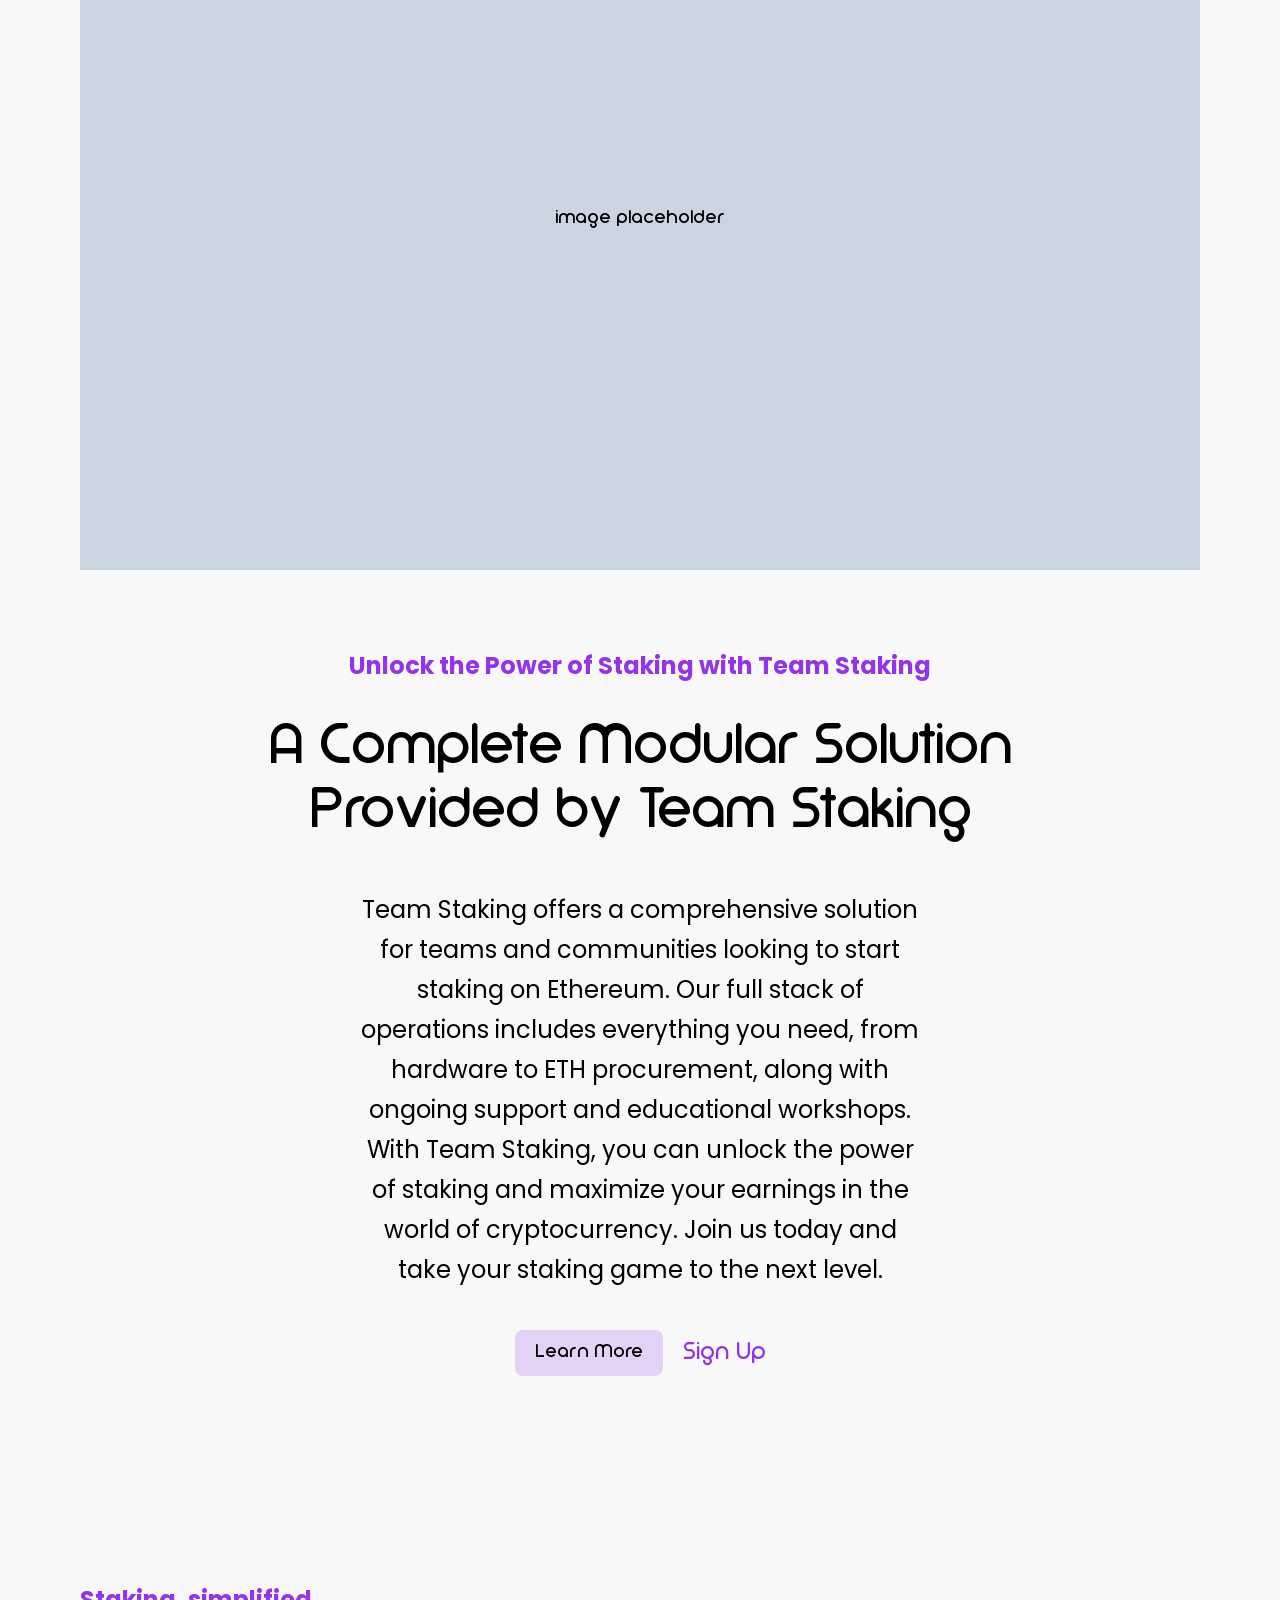
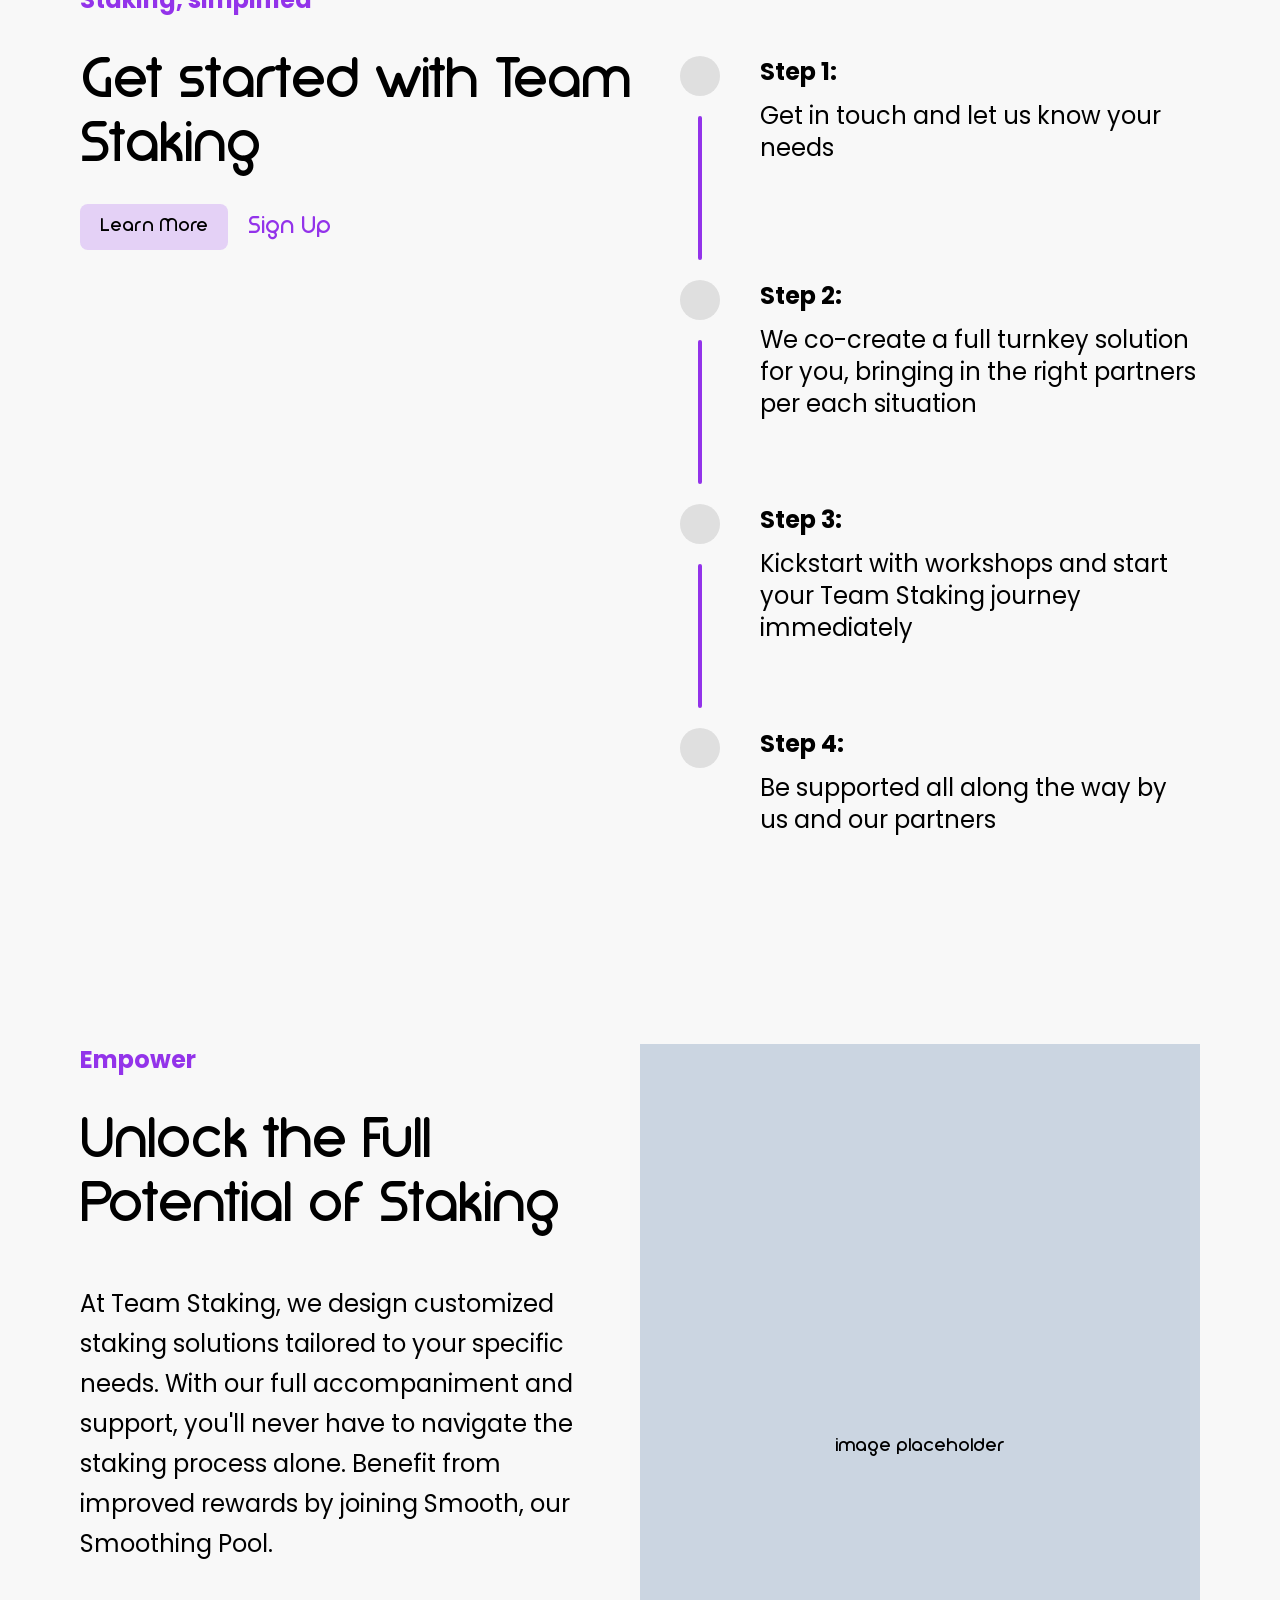
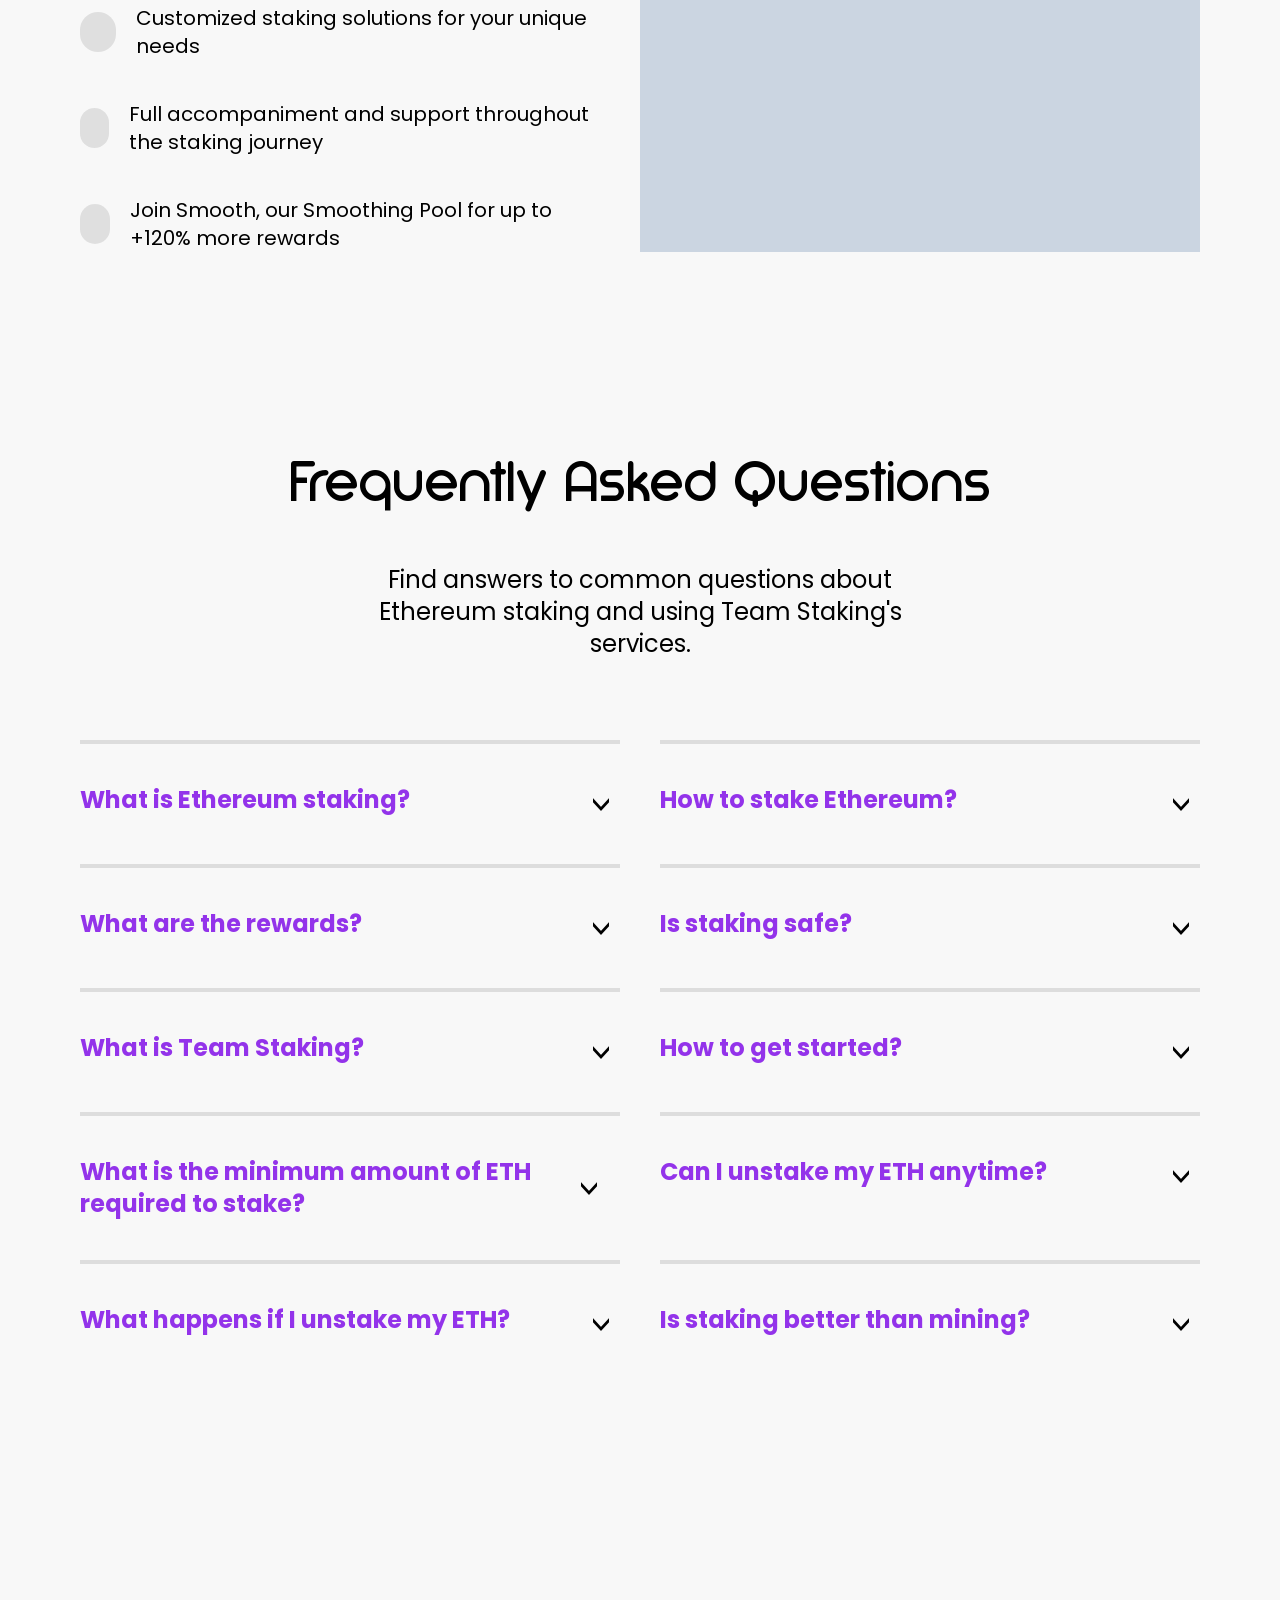
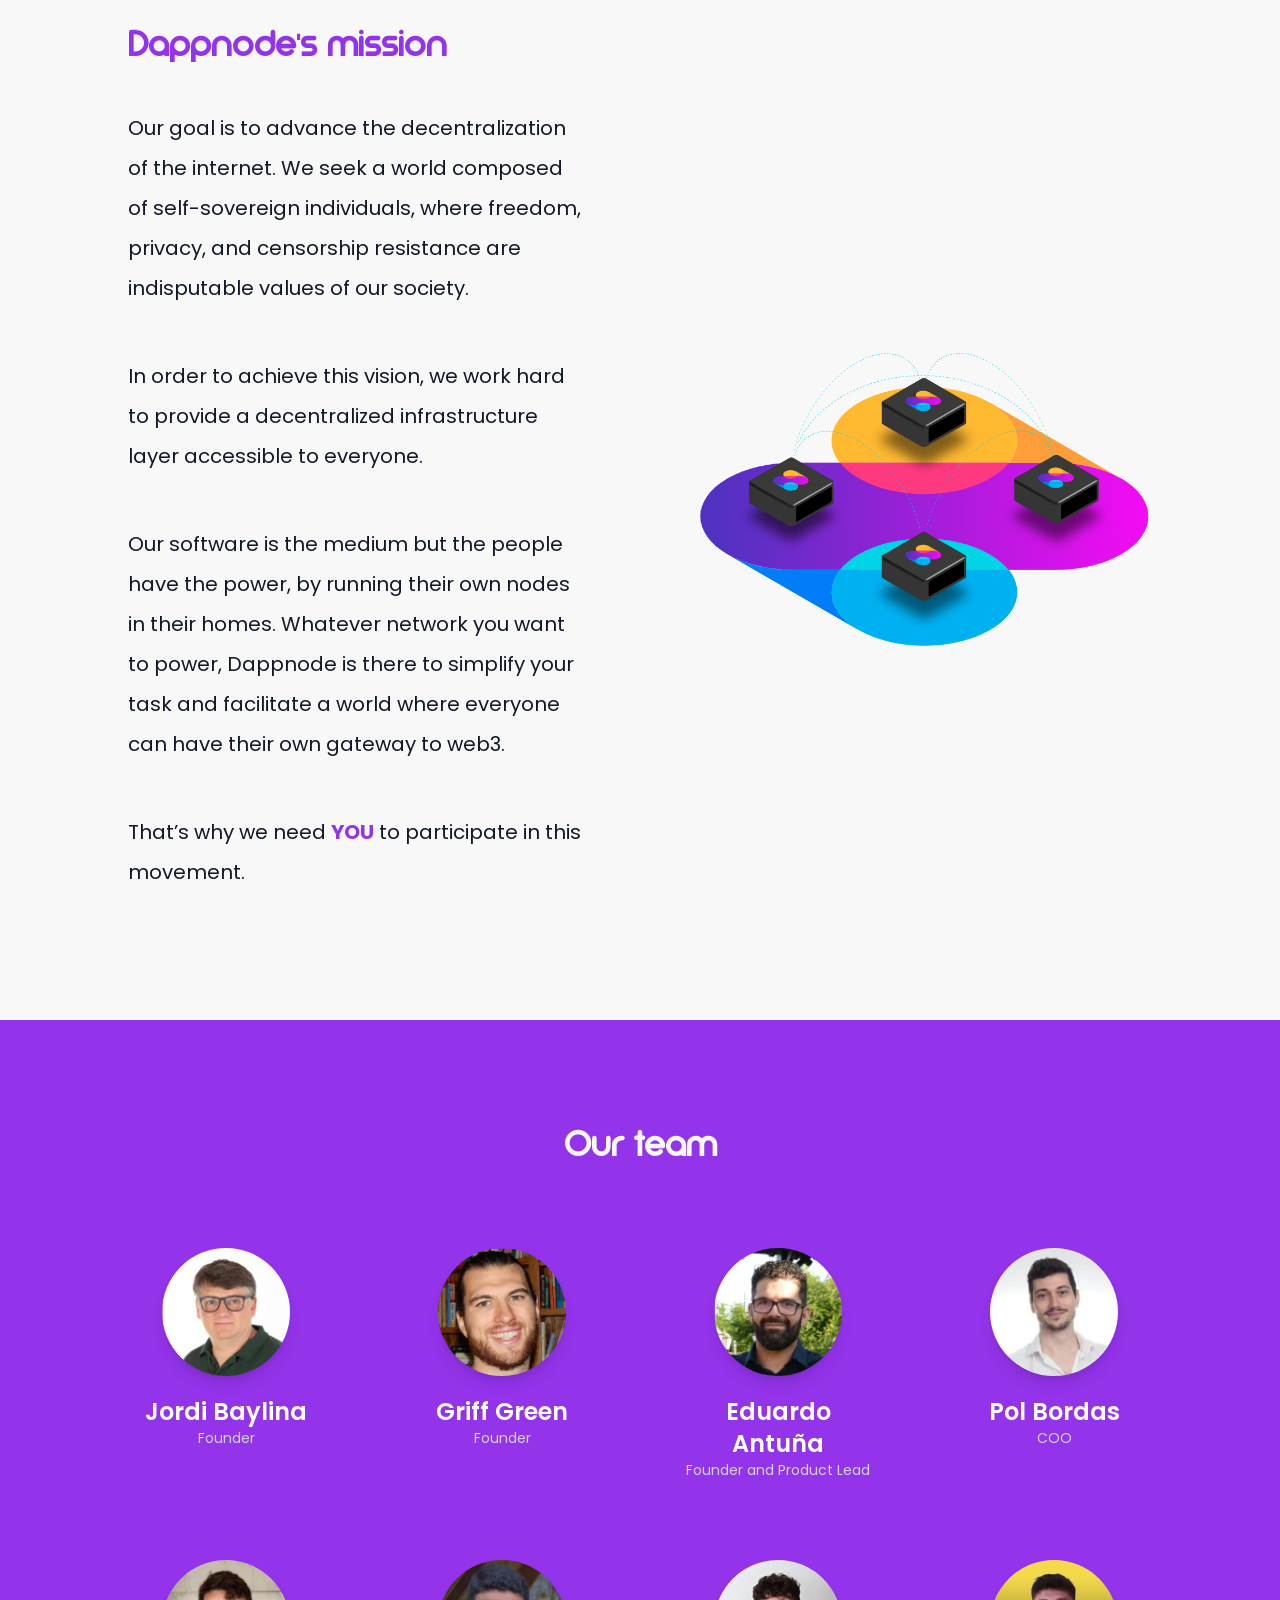
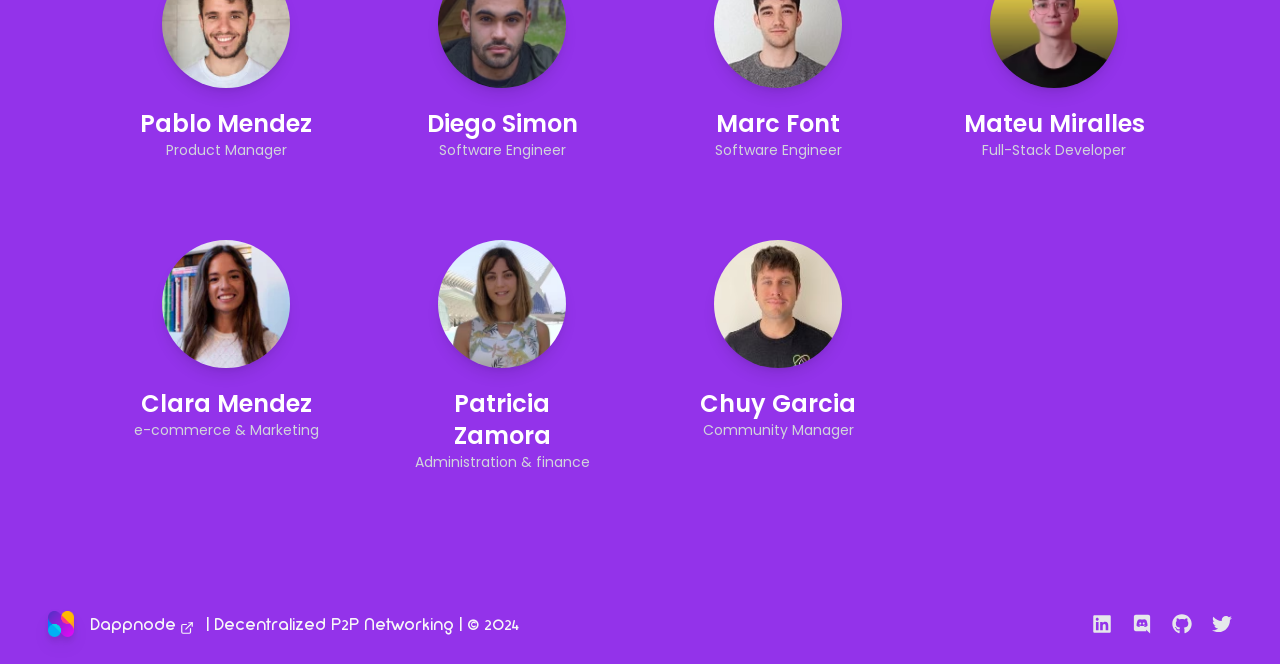
==== commit 75efcf18: "deploy: f1c22b286b39c4ad77617a7fbde036ffeb194139" ====
--- a/index.html
+++ b/index.html
@@ -1 +1 @@
-<!doctype html><html lang="en"><head><meta charset="utf-8"/><link rel="icon" href="./favicon.ico"/><meta name="viewport" content="width=device-width,initial-scale=1"/><meta name="theme-color" content="#000000"/><meta name="description" content="Web site created using create-react-app"/><link rel="apple-touch-icon" href="./logo192.png"/><link rel="manifest" href="./manifest.json"/><title>Landing page</title><script defer="defer" src="./static/js/main.c7545212.js"></script><link href="./static/css/main.51097c19.css" rel="stylesheet"></head><body><noscript>You need to enable JavaScript to run this app.</noscript><div id="root"></div></body></html>+<!doctype html><html lang="en"><head><meta charset="utf-8"/><link rel="icon" href="./favicon.ico"/><meta name="viewport" content="width=device-width,initial-scale=1"/><meta name="theme-color" content="#000000"/><meta name="description" content="TeamStaking landing page"/><link rel="apple-touch-icon" href="./logo192.png"/><link rel="manifest" href="./manifest.json"/><title>Team Staking</title><script defer="defer" src="./static/js/main.8ebd0e64.js"></script><link href="./static/css/main.d7a531b5.css" rel="stylesheet"></head><body><noscript>You need to enable JavaScript to run this app.</noscript><div id="root"></div></body></html>
--- a/static/css/main.d7a531b5.css
+++ b/static/css/main.d7a531b5.css
@@ -0,0 +1,5 @@
+@import url(https://fonts.googleapis.com/css2?family=Poppins:ital,wght@0,100;0,200;0,300;0,400;0,500;0,600;0,700;0,800;0,900;1,100;1,200;1,300;1,400;1,500;1,600;1,700;1,800;1,900&display=swap);
+/*
+! tailwindcss v3.4.3 | MIT License | https://tailwindcss.com
+*/*,:after,:before{border:0 solid #e5e7eb;box-sizing:border-box}:after,:before{--tw-content:""}:host,html{-webkit-text-size-adjust:100%;font-feature-settings:normal;-webkit-tap-highlight-color:transparent;font-family:ui-sans-serif,system-ui,sans-serif,Apple Color Emoji,Segoe UI Emoji,Segoe UI Symbol,Noto Color Emoji;font-variation-settings:normal;line-height:1.5;tab-size:4}body{line-height:inherit;margin:0}hr{border-top-width:1px;color:inherit;height:0}abbr:where([title]){-webkit-text-decoration:underline dotted;text-decoration:underline dotted}h1,h2,h3,h4,h5,h6{font-size:inherit;font-weight:inherit}a{color:inherit;text-decoration:inherit}b,strong{font-weight:bolder}code,kbd,pre,samp{font-feature-settings:normal;font-family:ui-monospace,SFMono-Regular,Menlo,Monaco,Consolas,Liberation Mono,Courier New,monospace;font-size:1em;font-variation-settings:normal}small{font-size:80%}sub,sup{font-size:75%;line-height:0;position:relative;vertical-align:initial}sub{bottom:-.25em}sup{top:-.5em}table{border-collapse:collapse;border-color:inherit;text-indent:0}button,input,optgroup,select,textarea{font-feature-settings:inherit;color:inherit;font-family:inherit;font-size:100%;font-variation-settings:inherit;font-weight:inherit;letter-spacing:inherit;line-height:inherit;margin:0;padding:0}button,select{text-transform:none}button,input:where([type=button]),input:where([type=reset]),input:where([type=submit]){-webkit-appearance:button;background-color:initial;background-image:none}:-moz-focusring{outline:auto}:-moz-ui-invalid{box-shadow:none}progress{vertical-align:initial}::-webkit-inner-spin-button,::-webkit-outer-spin-button{height:auto}[type=search]{-webkit-appearance:textfield;outline-offset:-2px}::-webkit-search-decoration{-webkit-appearance:none}::-webkit-file-upload-button{-webkit-appearance:button;font:inherit}summary{display:list-item}blockquote,dd,dl,figure,h1,h2,h3,h4,h5,h6,hr,p,pre{margin:0}fieldset{margin:0}fieldset,legend{padding:0}menu,ol,ul{list-style:none;margin:0;padding:0}dialog{padding:0}textarea{resize:vertical}input::placeholder,textarea::placeholder{color:#9ca3af;opacity:1}[role=button],button{cursor:pointer}:disabled{cursor:default}audio,canvas,embed,iframe,img,object,svg,video{display:block;vertical-align:middle}img,video{height:auto;max-width:100%}[hidden]{display:none}html{font-family:modeg,sans-serif}h1{font-size:2.25rem;line-height:3rem}h1:is(.dark *){--tw-text-opacity:1;color:rgb(248 248 248/var(--tw-text-opacity))}@media (min-width:1024px){h1{font-size:3rem;line-height:1;line-height:4rem}}@media (min-width:1280px){h1{font-size:3.75rem;line-height:1;line-height:5rem}}h2{font-size:1.875rem;line-height:2.25rem}h2:is(.dark *){--tw-text-opacity:1;color:rgb(248 248 248/var(--tw-text-opacity))}@media (min-width:1024px){h2{font-size:3rem;line-height:1;line-height:4rem}}h3{--tw-text-opacity:1;color:rgb(147 51 234/var(--tw-text-opacity));font-family:Poppins,sans-serif;font-size:1.125rem;font-weight:700;line-height:1.75rem}@media (min-width:1024px){h3{font-size:1.5rem;line-height:2rem}}p{font-family:Poppins,sans-serif;font-size:1.25rem;line-height:1.75rem}p:is(.dark *){--tw-text-opacity:1;color:rgb(248 248 248/var(--tw-text-opacity))}@media (min-width:1024px){p{font-size:1.5rem;line-height:2rem}}*,:after,:before{--tw-border-spacing-x:0;--tw-border-spacing-y:0;--tw-translate-x:0;--tw-translate-y:0;--tw-rotate:0;--tw-skew-x:0;--tw-skew-y:0;--tw-scale-x:1;--tw-scale-y:1;--tw-pan-x: ;--tw-pan-y: ;--tw-pinch-zoom: ;--tw-scroll-snap-strictness:proximity;--tw-gradient-from-position: ;--tw-gradient-via-position: ;--tw-gradient-to-position: ;--tw-ordinal: ;--tw-slashed-zero: ;--tw-numeric-figure: ;--tw-numeric-spacing: ;--tw-numeric-fraction: ;--tw-ring-inset: ;--tw-ring-offset-width:0px;--tw-ring-offset-color:#fff;--tw-ring-color:#3b82f680;--tw-ring-offset-shadow:0 0 #0000;--tw-ring-shadow:0 0 #0000;--tw-shadow:0 0 #0000;--tw-shadow-colored:0 0 #0000;--tw-blur: ;--tw-brightness: ;--tw-contrast: ;--tw-grayscale: ;--tw-hue-rotate: ;--tw-invert: ;--tw-saturate: ;--tw-sepia: ;--tw-drop-shadow: ;--tw-backdrop-blur: ;--tw-backdrop-brightness: ;--tw-backdrop-contrast: ;--tw-backdrop-grayscale: ;--tw-backdrop-hue-rotate: ;--tw-backdrop-invert: ;--tw-backdrop-opacity: ;--tw-backdrop-saturate: ;--tw-backdrop-sepia: ;--tw-contain-size: ;--tw-contain-layout: ;--tw-contain-paint: ;--tw-contain-style: }::backdrop{--tw-border-spacing-x:0;--tw-border-spacing-y:0;--tw-translate-x:0;--tw-translate-y:0;--tw-rotate:0;--tw-skew-x:0;--tw-skew-y:0;--tw-scale-x:1;--tw-scale-y:1;--tw-pan-x: ;--tw-pan-y: ;--tw-pinch-zoom: ;--tw-scroll-snap-strictness:proximity;--tw-gradient-from-position: ;--tw-gradient-via-position: ;--tw-gradient-to-position: ;--tw-ordinal: ;--tw-slashed-zero: ;--tw-numeric-figure: ;--tw-numeric-spacing: ;--tw-numeric-fraction: ;--tw-ring-inset: ;--tw-ring-offset-width:0px;--tw-ring-offset-color:#fff;--tw-ring-color:#3b82f680;--tw-ring-offset-shadow:0 0 #0000;--tw-ring-shadow:0 0 #0000;--tw-shadow:0 0 #0000;--tw-shadow-colored:0 0 #0000;--tw-blur: ;--tw-brightness: ;--tw-contrast: ;--tw-grayscale: ;--tw-hue-rotate: ;--tw-invert: ;--tw-saturate: ;--tw-sepia: ;--tw-drop-shadow: ;--tw-backdrop-blur: ;--tw-backdrop-brightness: ;--tw-backdrop-contrast: ;--tw-backdrop-grayscale: ;--tw-backdrop-hue-rotate: ;--tw-backdrop-invert: ;--tw-backdrop-opacity: ;--tw-backdrop-saturate: ;--tw-backdrop-sepia: ;--tw-contain-size: ;--tw-contain-layout: ;--tw-contain-paint: ;--tw-contain-style: }.fixed{position:fixed}.relative{position:relative}.bottom-24{bottom:6rem}.right-10{right:2.5rem}.col-span-2{grid-column:span 2/span 2}.my-10{margin-bottom:2.5rem;margin-top:2.5rem}.-mb-14{margin-bottom:-3.5rem}.mb-10{margin-bottom:2.5rem}.mb-20{margin-bottom:5rem}.ml-1{margin-left:.25rem}.ml-4{margin-left:1rem}.mr-2{margin-right:.5rem}.mr-4{margin-right:1rem}.mt-10{margin-top:2.5rem}.mt-2{margin-top:.5rem}.mt-20{margin-top:5rem}.mt-3{margin-top:.75rem}.mt-5{margin-top:1.25rem}.block{display:block}.flex{display:flex}.grid{display:grid}.hidden{display:none}.h-0{height:0}.h-0\.5{height:.125rem}.h-1{height:.25rem}.h-10{height:2.5rem}.h-12{height:3rem}.h-2\/5{height:40%}.h-36{height:9rem}.h-40{height:10rem}.h-5{height:1.25rem}.h-8{height:2rem}.h-\[700px\]{height:700px}.h-full{height:100%}.min-h-\[500px\]{min-height:500px}.min-h-screen{min-height:100vh}.w-1{width:.25rem}.w-10{width:2.5rem}.w-40{width:10rem}.w-5{width:1.25rem}.w-full{width:100%}.max-w-0{max-width:0}.flex-1{flex:1 1}.flex-grow{flex-grow:1}.-rotate-90{--tw-rotate:-90deg}.-rotate-90,.rotate-90{transform:translate(var(--tw-translate-x),var(--tw-translate-y)) rotate(var(--tw-rotate)) skewX(var(--tw-skew-x)) skewY(var(--tw-skew-y)) scaleX(var(--tw-scale-x)) scaleY(var(--tw-scale-y))}.rotate-90{--tw-rotate:90deg}.cursor-pointer{cursor:pointer}.grid-cols-1{grid-template-columns:repeat(1,minmax(0,1fr))}.flex-row{flex-direction:row}.flex-col{flex-direction:column}.items-center{align-items:center}.justify-start{justify-content:flex-start}.justify-center{justify-content:center}.justify-between{justify-content:space-between}.justify-around{justify-content:space-around}.justify-evenly{justify-content:space-evenly}.gap-10{gap:2.5rem}.gap-20{gap:5rem}.gap-24{gap:6rem}.gap-3{gap:.75rem}.gap-4{gap:1rem}.gap-5{gap:1.25rem}.gap-8{gap:2rem}.gap-x-10{column-gap:2.5rem}.gap-x-5{column-gap:1.25rem}.gap-y-4{row-gap:1rem}.space-y-1>:not([hidden])~:not([hidden]){--tw-space-y-reverse:0;margin-bottom:calc(.25rem*var(--tw-space-y-reverse));margin-top:calc(.25rem*(1 - var(--tw-space-y-reverse)))}.space-y-12>:not([hidden])~:not([hidden]){--tw-space-y-reverse:0;margin-bottom:calc(3rem*var(--tw-space-y-reverse));margin-top:calc(3rem*(1 - var(--tw-space-y-reverse)))}.rounded-full{border-radius:9999px}.rounded-lg{border-radius:.5rem}.rounded-md{border-radius:.375rem}.border-t-4{border-top-width:4px}.border-dappnodeGrey1{--tw-border-opacity:1;border-color:rgb(221 221 221/var(--tw-border-opacity))}.bg-black\/10{background-color:#0000001a}.bg-dappnodeBgLightLayout{--tw-bg-opacity:1;background-color:rgb(248 248 248/var(--tw-bg-opacity))}.bg-dappnodePurple{--tw-bg-opacity:1;background-color:rgb(147 51 234/var(--tw-bg-opacity))}.bg-dappnodePurple\/20{background-color:#9333ea33}.bg-purple-500{--tw-bg-opacity:1;background-color:rgb(168 85 247/var(--tw-bg-opacity))}.bg-slate-300{--tw-bg-opacity:1;background-color:rgb(203 213 225/var(--tw-bg-opacity))}.bg-gradient-to-b{background-image:linear-gradient(to bottom,var(--tw-gradient-stops))}.from-dappnodePurple\/30{--tw-gradient-from:#9333ea4d var(--tw-gradient-from-position);--tw-gradient-to:#9333ea00 var(--tw-gradient-to-position);--tw-gradient-stops:var(--tw-gradient-from),var(--tw-gradient-to)}.via-dappnodePurple\/15{--tw-gradient-to:#9333ea00 var(--tw-gradient-to-position);--tw-gradient-stops:var(--tw-gradient-from),#9333ea26 var(--tw-gradient-via-position),var(--tw-gradient-to)}.via-20\%{--tw-gradient-via-position:20%}.bg-cover{background-size:cover}.object-cover{object-fit:cover}.p-2{padding:.5rem}.p-32{padding:8rem}.p-4{padding:1rem}.px-5{padding-left:1.25rem;padding-right:1.25rem}.py-10{padding-bottom:2.5rem;padding-top:2.5rem}.py-28{padding-bottom:7rem;padding-top:7rem}.py-3{padding-bottom:.75rem;padding-top:.75rem}.pb-14{padding-bottom:3.5rem}.pb-2{padding-bottom:.5rem}.pb-2\.5{padding-bottom:.625rem}.pl-5{padding-left:1.25rem}.pr-10{padding-right:2.5rem}.pt-1{padding-top:.25rem}.pt-10{padding-top:2.5rem}.pt-3{padding-top:.75rem}.text-center{text-align:center}.font-poppins{font-family:Poppins,sans-serif}.text-2xl{font-size:1.5rem;line-height:2rem}.text-3xl{font-size:1.875rem;line-height:2.25rem}.text-4xl{font-size:2.25rem;line-height:2.5rem}.text-lg{font-size:1.125rem;line-height:1.75rem}.text-sm{font-size:.875rem;line-height:1.25rem}.text-xl{font-size:1.25rem;line-height:1.75rem}.font-bold{font-weight:700}.font-semibold{font-weight:600}.leading-10{line-height:2.5rem}.tracking-wider{letter-spacing:.05em}.text-dappnodeDarkText{--tw-text-opacity:1;color:rgb(248 248 248/var(--tw-text-opacity))}.text-dappnodePurple{--tw-text-opacity:1;color:rgb(147 51 234/var(--tw-text-opacity))}.text-gray-200{--tw-text-opacity:1;color:rgb(229 231 235/var(--tw-text-opacity))}.text-gray-300{--tw-text-opacity:1;color:rgb(209 213 219/var(--tw-text-opacity))}.text-gray-600{--tw-text-opacity:1;color:rgb(75 85 99/var(--tw-text-opacity))}.text-gray-800{--tw-text-opacity:1;color:rgb(31 41 55/var(--tw-text-opacity))}.text-gray-900{--tw-text-opacity:1;color:rgb(17 24 39/var(--tw-text-opacity))}.text-white{--tw-text-opacity:1;color:rgb(255 255 255/var(--tw-text-opacity))}.shadow-lg{--tw-shadow:0 10px 15px -3px #0000001a,0 4px 6px -4px #0000001a;--tw-shadow-colored:0 10px 15px -3px var(--tw-shadow-color),0 4px 6px -4px var(--tw-shadow-color);box-shadow:0 0 #0000,0 0 #0000,var(--tw-shadow);box-shadow:var(--tw-ring-offset-shadow,0 0 #0000),var(--tw-ring-shadow,0 0 #0000),var(--tw-shadow)}.drop-shadow-lg{--tw-drop-shadow:drop-shadow(0 10px 8px #0000000a) drop-shadow(0 4px 3px #0000001a);filter:var(--tw-blur) var(--tw-brightness) var(--tw-contrast) var(--tw-grayscale) var(--tw-hue-rotate) var(--tw-invert) var(--tw-saturate) var(--tw-sepia) var(--tw-drop-shadow)}.transition{transition-duration:.15s;transition-property:color,background-color,border-color,text-decoration-color,fill,stroke,opacity,box-shadow,transform,filter,-webkit-backdrop-filter;transition-property:color,background-color,border-color,text-decoration-color,fill,stroke,opacity,box-shadow,transform,filter,backdrop-filter;transition-property:color,background-color,border-color,text-decoration-color,fill,stroke,opacity,box-shadow,transform,filter,backdrop-filter,-webkit-backdrop-filter;transition-timing-function:cubic-bezier(.4,0,.2,1)}.transition-all{transition-duration:.15s;transition-property:all;transition-timing-function:cubic-bezier(.4,0,.2,1)}.transition-colors{transition-duration:.15s;transition-property:color,background-color,border-color,text-decoration-color,fill,stroke;transition-timing-function:cubic-bezier(.4,0,.2,1)}.duration-300{transition-duration:.3s}.duration-500{transition-duration:.5s}.ease-in-out{transition-timing-function:cubic-bezier(.4,0,.2,1)}html{scroll-behavior:smooth}.hover\:scale-105:hover{--tw-scale-x:1.05;--tw-scale-y:1.05;transform:translate(var(--tw-translate-x),var(--tw-translate-y)) rotate(var(--tw-rotate)) skewX(var(--tw-skew-x)) skewY(var(--tw-skew-y)) scaleX(var(--tw-scale-x)) scaleY(var(--tw-scale-y))}.hover\:bg-dappnodeBgLight:hover{--tw-bg-opacity:1;background-color:rgb(248 248 248/var(--tw-bg-opacity))}.hover\:bg-dappnodePurple:hover{--tw-bg-opacity:1;background-color:rgb(147 51 234/var(--tw-bg-opacity))}.hover\:bg-purple-700:hover{--tw-bg-opacity:1;background-color:rgb(126 34 206/var(--tw-bg-opacity))}.hover\:text-dappnodeDarkText:hover{--tw-text-opacity:1;color:rgb(248 248 248/var(--tw-text-opacity))}.hover\:text-dappnodePurple:hover{--tw-text-opacity:1;color:rgb(147 51 234/var(--tw-text-opacity))}.hover\:text-white:hover{--tw-text-opacity:1;color:rgb(255 255 255/var(--tw-text-opacity))}.hover\:underline:hover{text-decoration-line:underline}.disabled\:bg-dappnodeGrey5:disabled{--tw-bg-opacity:1;background-color:rgb(61 61 61/var(--tw-bg-opacity))}.disabled\:tracking-normal:disabled{letter-spacing:0}.disabled\:text-gray-400:disabled{--tw-text-opacity:1;color:rgb(156 163 175/var(--tw-text-opacity))}.group:hover .group-hover\:max-w-full{max-width:100%}.dark\:border-dappnodeBgDarkHeaderFooter:is(.dark *){--tw-border-opacity:1;border-color:rgb(40 40 40/var(--tw-border-opacity))}.dark\:bg-dappnodeBgDarkLayout:is(.dark *){--tw-bg-opacity:1;background-color:rgb(18 18 18/var(--tw-bg-opacity))}.dark\:bg-dappnodePurple\/40:is(.dark *){background-color:#9333ea66}.dark\:from-dappnodePurple\/15:is(.dark *){--tw-gradient-from:#9333ea26 var(--tw-gradient-from-position);--tw-gradient-to:#9333ea00 var(--tw-gradient-to-position);--tw-gradient-stops:var(--tw-gradient-from),var(--tw-gradient-to)}.dark\:text-gray-200:is(.dark *){--tw-text-opacity:1;color:rgb(229 231 235/var(--tw-text-opacity))}.dark\:text-gray-300:is(.dark *){--tw-text-opacity:1;color:rgb(209 213 219/var(--tw-text-opacity))}.dark\:text-white:is(.dark *){--tw-text-opacity:1;color:rgb(255 255 255/var(--tw-text-opacity))}.dark\:hover\:bg-black:hover:is(.dark *){--tw-bg-opacity:1;background-color:rgb(0 0 0/var(--tw-bg-opacity))}.dark\:hover\:bg-dappnodePurple:hover:is(.dark *){--tw-bg-opacity:1;background-color:rgb(147 51 234/var(--tw-bg-opacity))}.dark\:hover\:text-dappnodePurple:hover:is(.dark *){--tw-text-opacity:1;color:rgb(147 51 234/var(--tw-text-opacity))}@media (min-width:640px){.sm\:grid-cols-1{grid-template-columns:repeat(1,minmax(0,1fr))}}@media (min-width:768px){.md\:mx-3{margin-left:.75rem;margin-right:.75rem}.md\:mx-\[10\%\]{margin-left:10%;margin-right:10%}.md\:mt-2{margin-top:.5rem}.md\:inline{display:inline}.md\:h-20{height:5rem}.md\:h-32{height:8rem}.md\:w-3\/4{width:75%}.md\:w-32{width:8rem}.md\:grid-cols-3{grid-template-columns:repeat(3,minmax(0,1fr))}.md\:flex-row{flex-direction:row}.md\:justify-between{justify-content:space-between}.md\:px-12{padding-left:3rem;padding-right:3rem}.md\:text-left{text-align:left}.md\:text-xl{font-size:1.25rem;line-height:1.75rem}}@media (min-width:1024px){.lg\:-mb-0{margin-bottom:0}.lg\:mb-32{margin-bottom:8rem}.lg\:mt-0{margin-top:0}.lg\:block{display:block}.lg\:inline-block{display:inline-block}.lg\:flex{display:flex}.lg\:hidden{display:none}.lg\:w-1\/2{width:50%}.lg\:w-2\/3{width:66.666667%}.lg\:w-5\/6{width:83.333333%}.lg\:grid-cols-2{grid-template-columns:repeat(2,minmax(0,1fr))}.lg\:grid-cols-4{grid-template-columns:repeat(4,minmax(0,1fr))}.lg\:flex-row{flex-direction:row}.lg\:gap-0{gap:0}.lg\:gap-10{gap:2.5rem}.lg\:gap-28{gap:7rem}.lg\:gap-3{gap:.75rem}.lg\:gap-36{gap:9rem}.lg\:p-6{padding:1.5rem}.lg\:px-0{padding-left:0;padding-right:0}.lg\:px-10{padding-left:2.5rem;padding-right:2.5rem}.lg\:px-20{padding-left:5rem;padding-right:5rem}.lg\:pl-10{padding-left:2.5rem}.lg\:pr-10{padding-right:2.5rem}.lg\:pt-0{padding-top:0}.lg\:text-left{text-align:left}.lg\:text-2xl{font-size:1.5rem;line-height:2rem}.lg\:text-xl{font-size:1.25rem;line-height:1.75rem}}@media (min-width:1280px){.xl\:mt-0{margin-top:0}.xl\:w-1\/2{width:50%}.xl\:flex-row{flex-direction:row}.xl\:gap-52{gap:13rem}.xl\:py-32{padding-bottom:8rem;padding-top:8rem}}@font-face{font-family:modeg;font-style:normal;font-weight:400;src:url(../../static/media/modeg.cc3859dce8b3c701dc55.ttf) format("truetype")}
+/*# sourceMappingURL=main.d7a531b5.css.map*/
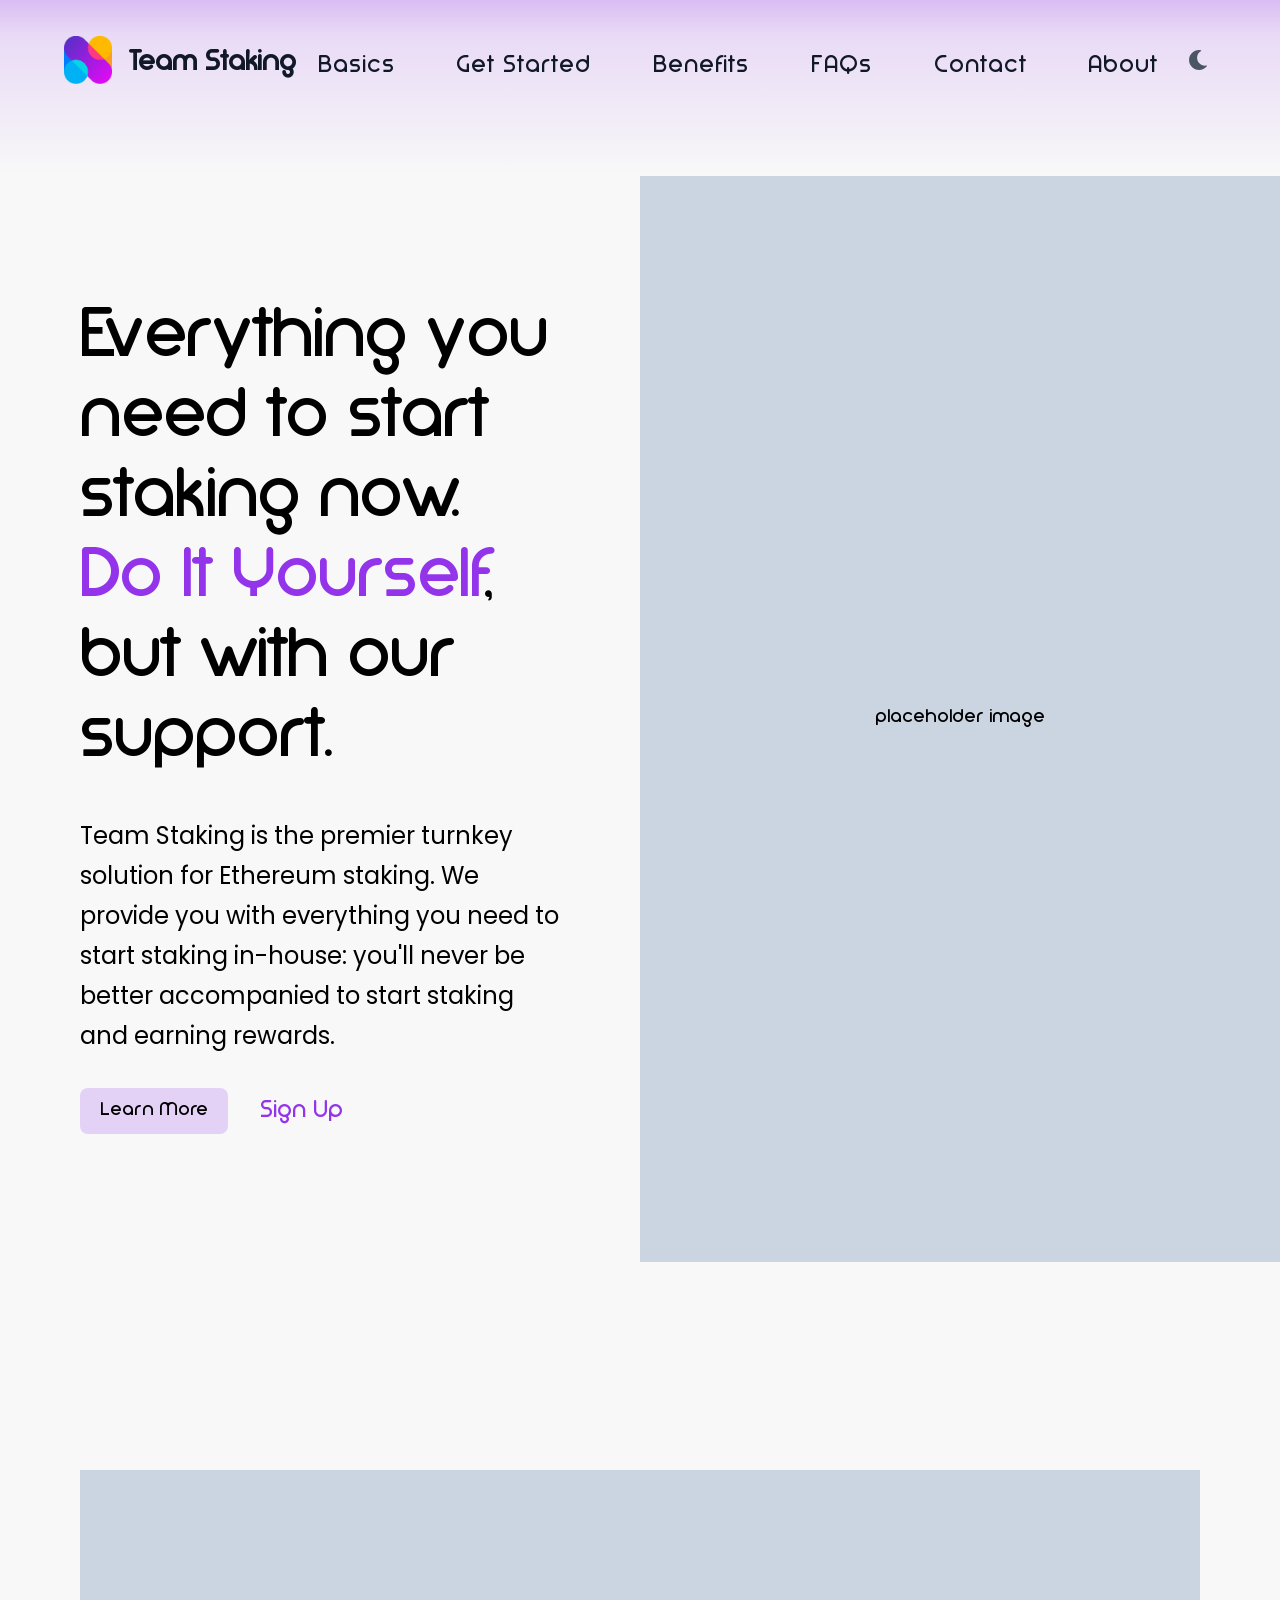
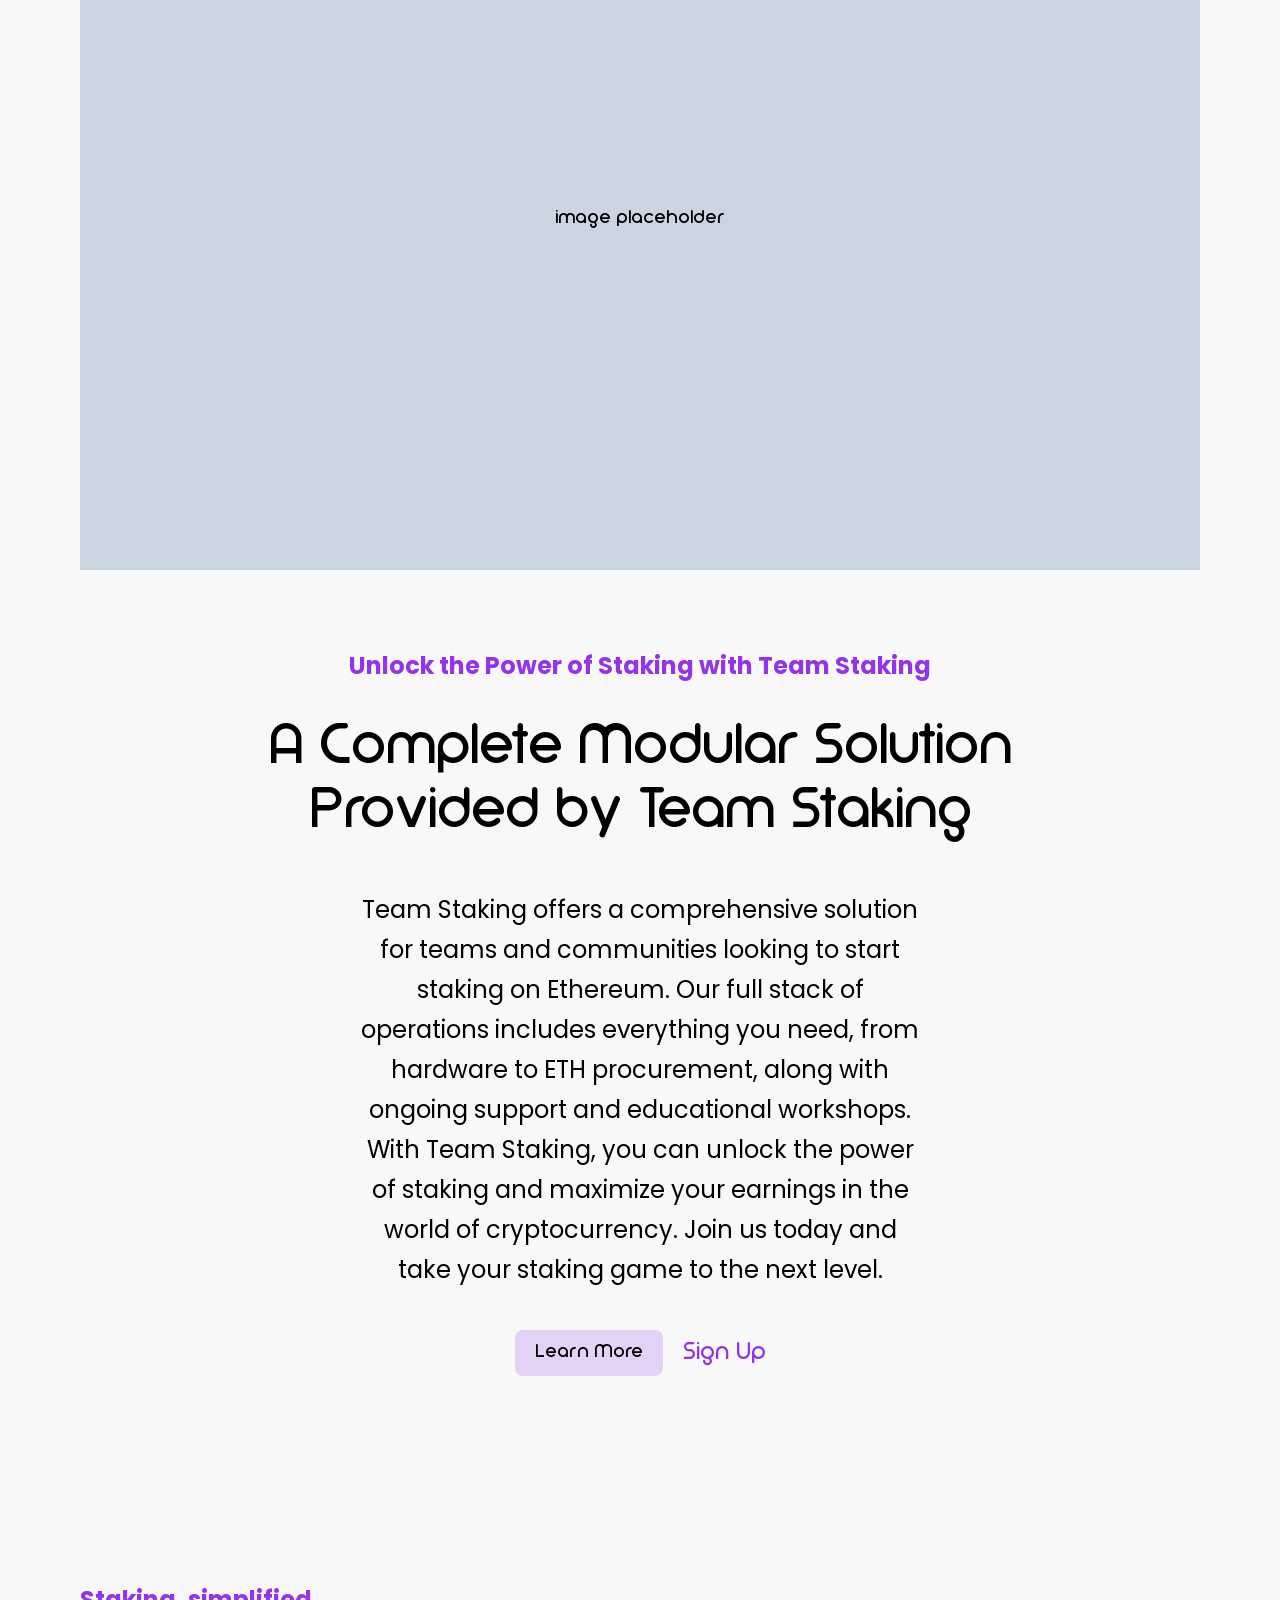
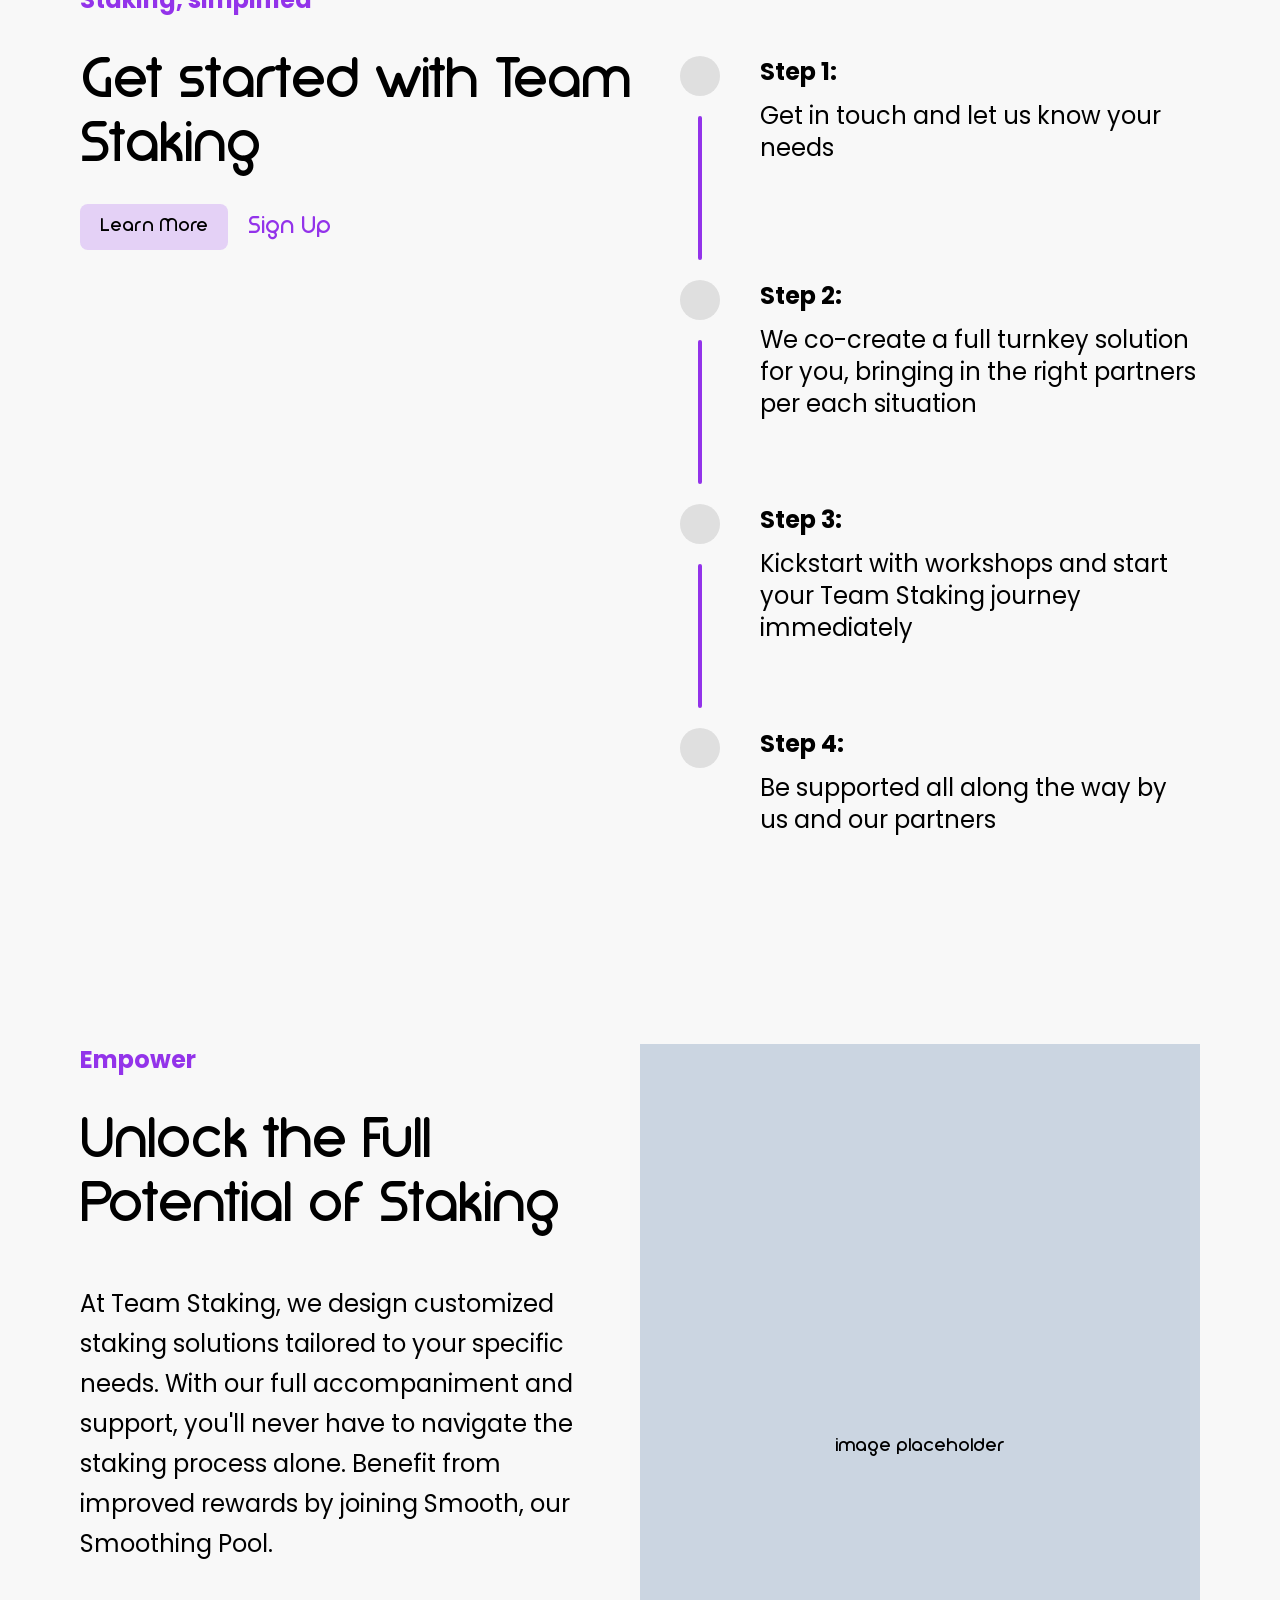
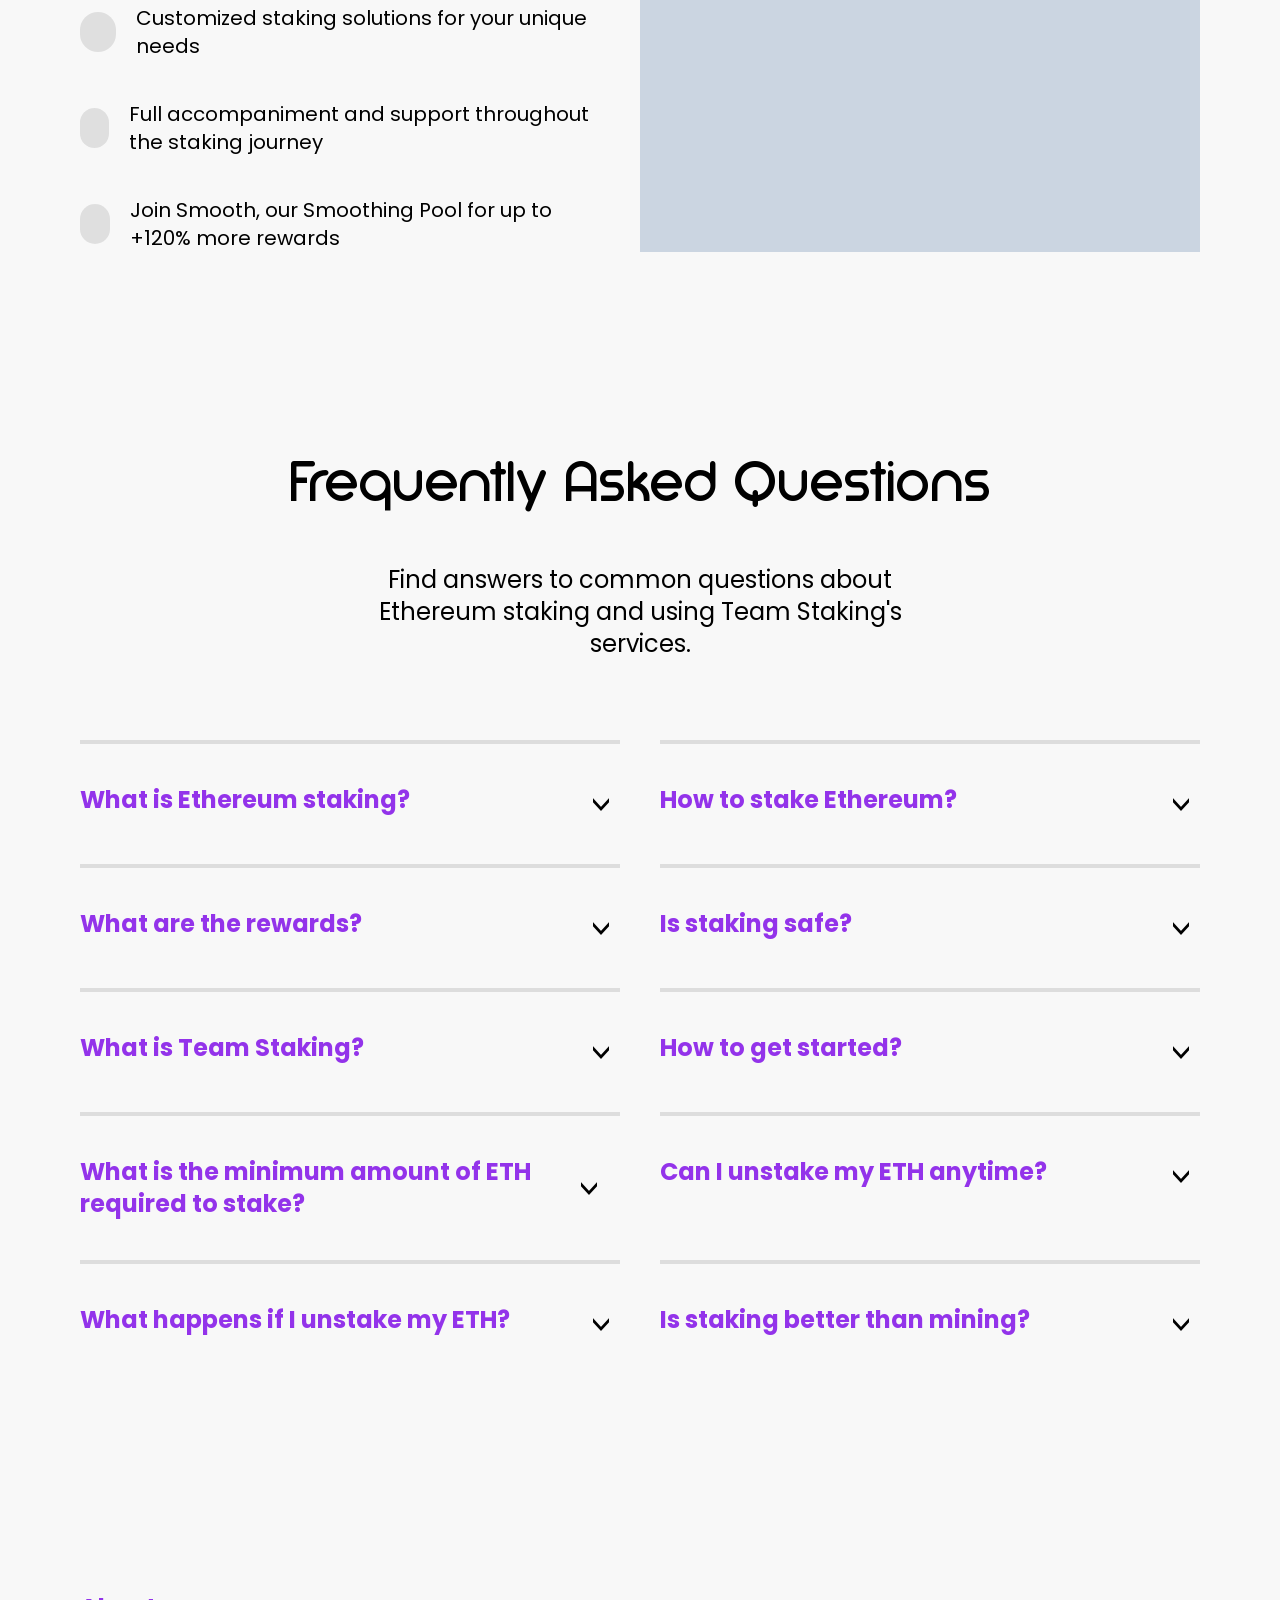
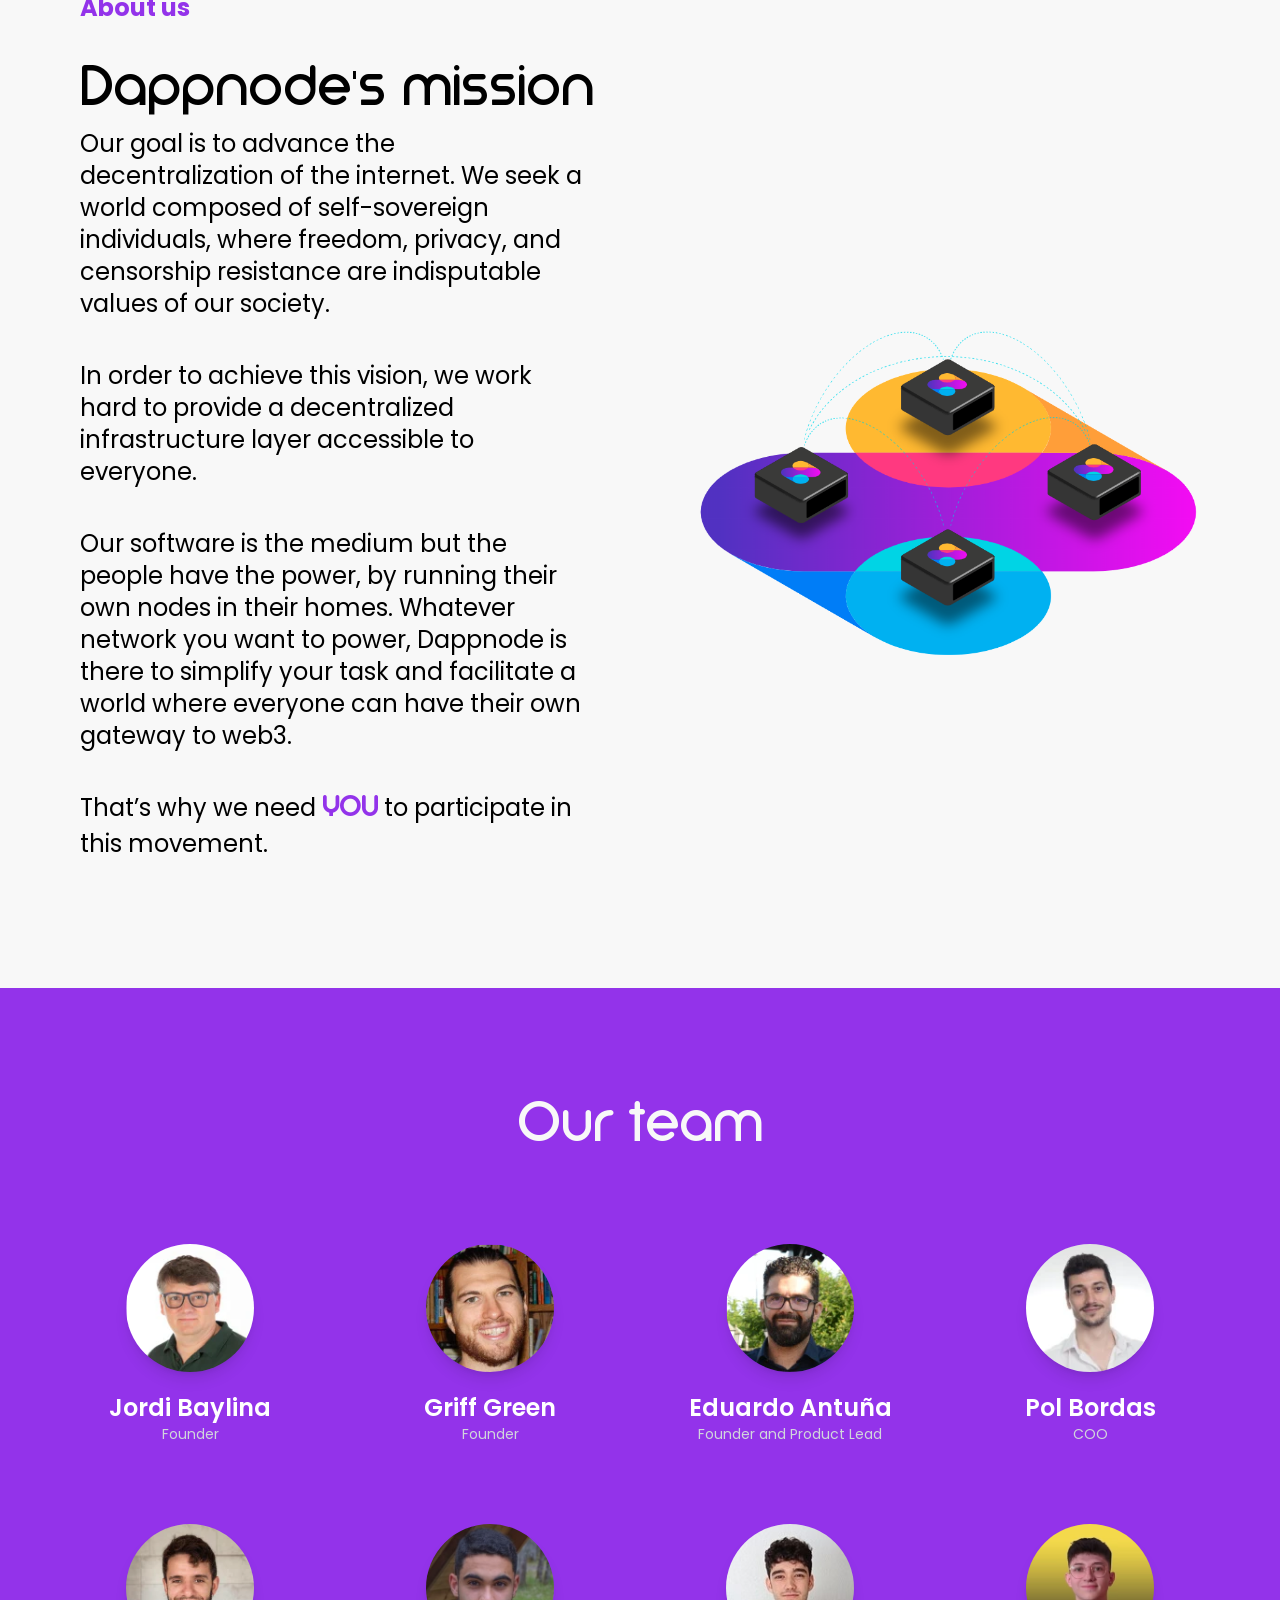
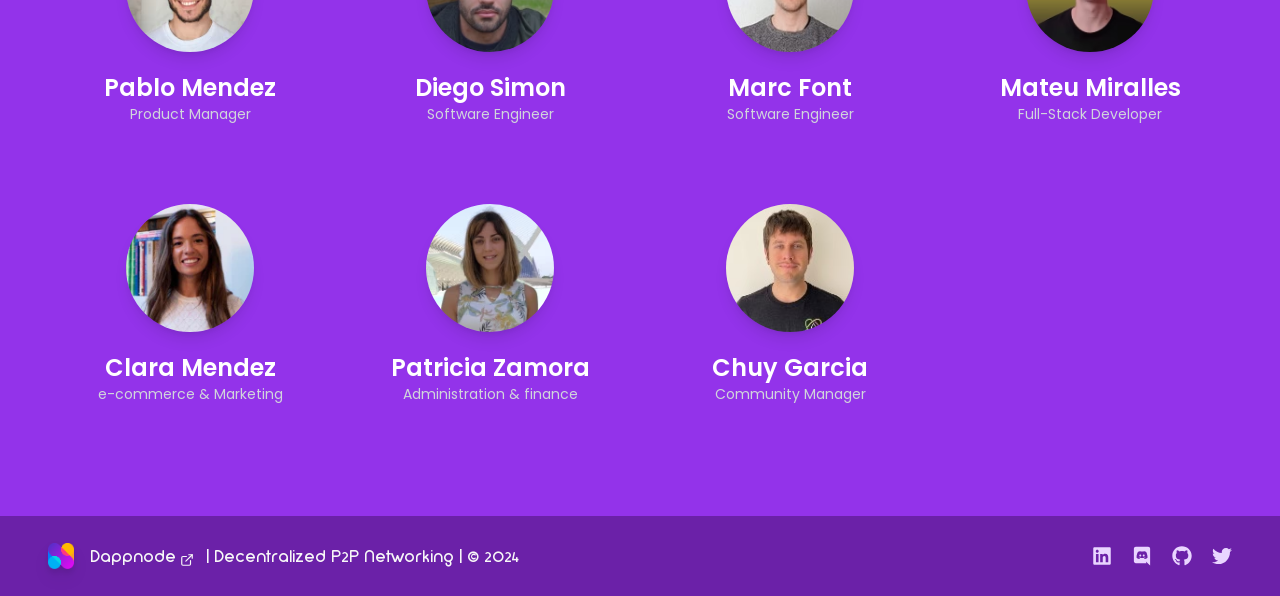
==== commit 8cf4dae9: "deploy: 62ca9f00cbbe5c923f65178119563f86761148c5" ====
--- a/index.html
+++ b/index.html
@@ -1 +1 @@
-<!doctype html><html lang="en"><head><meta charset="utf-8"/><link rel="icon" href="./favicon.ico"/><meta name="viewport" content="width=device-width,initial-scale=1"/><meta name="theme-color" content="#000000"/><meta name="description" content="TeamStaking landing page"/><link rel="apple-touch-icon" href="./logo192.png"/><link rel="manifest" href="./manifest.json"/><title>Team Staking</title><script defer="defer" src="./static/js/main.8ebd0e64.js"></script><link href="./static/css/main.d7a531b5.css" rel="stylesheet"></head><body><noscript>You need to enable JavaScript to run this app.</noscript><div id="root"></div></body></html>+<!doctype html><html lang="en"><head><meta charset="utf-8"/><link rel="icon" href="./favicon.ico"/><meta name="viewport" content="width=device-width,initial-scale=1"/><meta name="theme-color" content="#000000"/><meta name="description" content="TeamStaking landing page"/><link rel="apple-touch-icon" href="./logo192.png"/><link rel="manifest" href="./manifest.json"/><title>Team Staking</title><script defer="defer" src="./static/js/main.57ef6350.js"></script><link href="./static/css/main.b686432f.css" rel="stylesheet"></head><body><noscript>You need to enable JavaScript to run this app.</noscript><div id="root"></div></body></html>
--- a/static/css/main.b686432f.css
+++ b/static/css/main.b686432f.css
@@ -0,0 +1,5 @@
+@import url(https://fonts.googleapis.com/css2?family=Poppins:ital,wght@0,100;0,200;0,300;0,400;0,500;0,600;0,700;0,800;0,900;1,100;1,200;1,300;1,400;1,500;1,600;1,700;1,800;1,900&display=swap);
+/*
+! tailwindcss v3.4.3 | MIT License | https://tailwindcss.com
+*/*,:after,:before{border:0 solid #e5e7eb;box-sizing:border-box}:after,:before{--tw-content:""}:host,html{-webkit-text-size-adjust:100%;font-feature-settings:normal;-webkit-tap-highlight-color:transparent;font-family:ui-sans-serif,system-ui,sans-serif,Apple Color Emoji,Segoe UI Emoji,Segoe UI Symbol,Noto Color Emoji;font-variation-settings:normal;line-height:1.5;tab-size:4}body{line-height:inherit;margin:0}hr{border-top-width:1px;color:inherit;height:0}abbr:where([title]){-webkit-text-decoration:underline dotted;text-decoration:underline dotted}h1,h2,h3,h4,h5,h6{font-size:inherit;font-weight:inherit}a{color:inherit;text-decoration:inherit}b,strong{font-weight:bolder}code,kbd,pre,samp{font-feature-settings:normal;font-family:ui-monospace,SFMono-Regular,Menlo,Monaco,Consolas,Liberation Mono,Courier New,monospace;font-size:1em;font-variation-settings:normal}small{font-size:80%}sub,sup{font-size:75%;line-height:0;position:relative;vertical-align:initial}sub{bottom:-.25em}sup{top:-.5em}table{border-collapse:collapse;border-color:inherit;text-indent:0}button,input,optgroup,select,textarea{font-feature-settings:inherit;color:inherit;font-family:inherit;font-size:100%;font-variation-settings:inherit;font-weight:inherit;letter-spacing:inherit;line-height:inherit;margin:0;padding:0}button,select{text-transform:none}button,input:where([type=button]),input:where([type=reset]),input:where([type=submit]){-webkit-appearance:button;background-color:initial;background-image:none}:-moz-focusring{outline:auto}:-moz-ui-invalid{box-shadow:none}progress{vertical-align:initial}::-webkit-inner-spin-button,::-webkit-outer-spin-button{height:auto}[type=search]{-webkit-appearance:textfield;outline-offset:-2px}::-webkit-search-decoration{-webkit-appearance:none}::-webkit-file-upload-button{-webkit-appearance:button;font:inherit}summary{display:list-item}blockquote,dd,dl,figure,h1,h2,h3,h4,h5,h6,hr,p,pre{margin:0}fieldset{margin:0}fieldset,legend{padding:0}menu,ol,ul{list-style:none;margin:0;padding:0}dialog{padding:0}textarea{resize:vertical}input::placeholder,textarea::placeholder{color:#9ca3af;opacity:1}[role=button],button{cursor:pointer}:disabled{cursor:default}audio,canvas,embed,iframe,img,object,svg,video{display:block;vertical-align:middle}img,video{height:auto;max-width:100%}[hidden]{display:none}html{font-family:modeg,sans-serif}h1{font-size:2.25rem;line-height:3rem}h1:is(.dark *){--tw-text-opacity:1;color:rgb(248 248 248/var(--tw-text-opacity))}@media (min-width:1024px){h1{font-size:3rem;line-height:1;line-height:4rem}}@media (min-width:1280px){h1{font-size:3.75rem;line-height:1;line-height:5rem}}h2{font-size:1.875rem;line-height:2.25rem}h2:is(.dark *){--tw-text-opacity:1;color:rgb(248 248 248/var(--tw-text-opacity))}@media (min-width:1024px){h2{font-size:3rem;line-height:1;line-height:4rem}}h3{--tw-text-opacity:1;color:rgb(147 51 234/var(--tw-text-opacity));font-family:Poppins,sans-serif;font-size:1.125rem;font-weight:700;line-height:1.75rem}@media (min-width:1024px){h3{font-size:1.5rem;line-height:2rem}}p{font-family:Poppins,sans-serif;font-size:1.25rem;line-height:1.75rem}p:is(.dark *){--tw-text-opacity:1;color:rgb(248 248 248/var(--tw-text-opacity))}@media (min-width:1024px){p{font-size:1.5rem;line-height:2rem}}*,:after,:before{--tw-border-spacing-x:0;--tw-border-spacing-y:0;--tw-translate-x:0;--tw-translate-y:0;--tw-rotate:0;--tw-skew-x:0;--tw-skew-y:0;--tw-scale-x:1;--tw-scale-y:1;--tw-pan-x: ;--tw-pan-y: ;--tw-pinch-zoom: ;--tw-scroll-snap-strictness:proximity;--tw-gradient-from-position: ;--tw-gradient-via-position: ;--tw-gradient-to-position: ;--tw-ordinal: ;--tw-slashed-zero: ;--tw-numeric-figure: ;--tw-numeric-spacing: ;--tw-numeric-fraction: ;--tw-ring-inset: ;--tw-ring-offset-width:0px;--tw-ring-offset-color:#fff;--tw-ring-color:#3b82f680;--tw-ring-offset-shadow:0 0 #0000;--tw-ring-shadow:0 0 #0000;--tw-shadow:0 0 #0000;--tw-shadow-colored:0 0 #0000;--tw-blur: ;--tw-brightness: ;--tw-contrast: ;--tw-grayscale: ;--tw-hue-rotate: ;--tw-invert: ;--tw-saturate: ;--tw-sepia: ;--tw-drop-shadow: ;--tw-backdrop-blur: ;--tw-backdrop-brightness: ;--tw-backdrop-contrast: ;--tw-backdrop-grayscale: ;--tw-backdrop-hue-rotate: ;--tw-backdrop-invert: ;--tw-backdrop-opacity: ;--tw-backdrop-saturate: ;--tw-backdrop-sepia: ;--tw-contain-size: ;--tw-contain-layout: ;--tw-contain-paint: ;--tw-contain-style: }::backdrop{--tw-border-spacing-x:0;--tw-border-spacing-y:0;--tw-translate-x:0;--tw-translate-y:0;--tw-rotate:0;--tw-skew-x:0;--tw-skew-y:0;--tw-scale-x:1;--tw-scale-y:1;--tw-pan-x: ;--tw-pan-y: ;--tw-pinch-zoom: ;--tw-scroll-snap-strictness:proximity;--tw-gradient-from-position: ;--tw-gradient-via-position: ;--tw-gradient-to-position: ;--tw-ordinal: ;--tw-slashed-zero: ;--tw-numeric-figure: ;--tw-numeric-spacing: ;--tw-numeric-fraction: ;--tw-ring-inset: ;--tw-ring-offset-width:0px;--tw-ring-offset-color:#fff;--tw-ring-color:#3b82f680;--tw-ring-offset-shadow:0 0 #0000;--tw-ring-shadow:0 0 #0000;--tw-shadow:0 0 #0000;--tw-shadow-colored:0 0 #0000;--tw-blur: ;--tw-brightness: ;--tw-contrast: ;--tw-grayscale: ;--tw-hue-rotate: ;--tw-invert: ;--tw-saturate: ;--tw-sepia: ;--tw-drop-shadow: ;--tw-backdrop-blur: ;--tw-backdrop-brightness: ;--tw-backdrop-contrast: ;--tw-backdrop-grayscale: ;--tw-backdrop-hue-rotate: ;--tw-backdrop-invert: ;--tw-backdrop-opacity: ;--tw-backdrop-saturate: ;--tw-backdrop-sepia: ;--tw-contain-size: ;--tw-contain-layout: ;--tw-contain-paint: ;--tw-contain-style: }.fixed{position:fixed}.relative{position:relative}.bottom-24{bottom:6rem}.right-3{right:.75rem}.col-span-2{grid-column:span 2/span 2}.my-10{margin-bottom:2.5rem;margin-top:2.5rem}.-mb-14{margin-bottom:-3.5rem}.ml-1{margin-left:.25rem}.ml-4{margin-left:1rem}.mr-2{margin-right:.5rem}.mr-4{margin-right:1rem}.mt-10{margin-top:2.5rem}.mt-2{margin-top:.5rem}.mt-20{margin-top:5rem}.mt-3{margin-top:.75rem}.mt-5{margin-top:1.25rem}.block{display:block}.flex{display:flex}.grid{display:grid}.hidden{display:none}.h-0{height:0}.h-0\.5{height:.125rem}.h-1{height:.25rem}.h-10{height:2.5rem}.h-12{height:3rem}.h-2\/5{height:40%}.h-36{height:9rem}.h-40{height:10rem}.h-5{height:1.25rem}.h-8{height:2rem}.h-\[700px\]{height:700px}.h-full{height:100%}.min-h-\[500px\]{min-height:500px}.min-h-screen{min-height:100vh}.w-1{width:.25rem}.w-10{width:2.5rem}.w-40{width:10rem}.w-5{width:1.25rem}.w-full{width:100%}.max-w-0{max-width:0}.flex-1{flex:1 1}.flex-grow{flex-grow:1}.-rotate-90{--tw-rotate:-90deg}.-rotate-90,.rotate-90{transform:translate(var(--tw-translate-x),var(--tw-translate-y)) rotate(var(--tw-rotate)) skewX(var(--tw-skew-x)) skewY(var(--tw-skew-y)) scaleX(var(--tw-scale-x)) scaleY(var(--tw-scale-y))}.rotate-90{--tw-rotate:90deg}.cursor-pointer{cursor:pointer}.grid-cols-1{grid-template-columns:repeat(1,minmax(0,1fr))}.flex-row{flex-direction:row}.flex-col{flex-direction:column}.items-center{align-items:center}.justify-start{justify-content:flex-start}.justify-center{justify-content:center}.justify-between{justify-content:space-between}.justify-around{justify-content:space-around}.justify-evenly{justify-content:space-evenly}.gap-10{gap:2.5rem}.gap-20{gap:5rem}.gap-24{gap:6rem}.gap-3{gap:.75rem}.gap-4{gap:1rem}.gap-5{gap:1.25rem}.gap-8{gap:2rem}.gap-x-10{column-gap:2.5rem}.gap-x-5{column-gap:1.25rem}.gap-y-4{row-gap:1rem}.space-y-1>:not([hidden])~:not([hidden]){--tw-space-y-reverse:0;margin-bottom:calc(.25rem*var(--tw-space-y-reverse));margin-top:calc(.25rem*(1 - var(--tw-space-y-reverse)))}.rounded-full{border-radius:9999px}.rounded-lg{border-radius:.5rem}.rounded-md{border-radius:.375rem}.border-t-4{border-top-width:4px}.border-dappnodeGrey1{--tw-border-opacity:1;border-color:rgb(221 221 221/var(--tw-border-opacity))}.bg-black\/10{background-color:#0000001a}.bg-dappnodeBgLightLayout{--tw-bg-opacity:1;background-color:rgb(248 248 248/var(--tw-bg-opacity))}.bg-dappnodePurple{--tw-bg-opacity:1;background-color:rgb(147 51 234/var(--tw-bg-opacity))}.bg-dappnodePurple\/20{background-color:#9333ea33}.bg-purple-500{--tw-bg-opacity:1;background-color:rgb(168 85 247/var(--tw-bg-opacity))}.bg-purple-800{--tw-bg-opacity:1;background-color:rgb(107 33 168/var(--tw-bg-opacity))}.bg-slate-300{--tw-bg-opacity:1;background-color:rgb(203 213 225/var(--tw-bg-opacity))}.bg-gradient-to-b{background-image:linear-gradient(to bottom,var(--tw-gradient-stops))}.from-dappnodePurple\/30{--tw-gradient-from:#9333ea4d var(--tw-gradient-from-position);--tw-gradient-to:#9333ea00 var(--tw-gradient-to-position);--tw-gradient-stops:var(--tw-gradient-from),var(--tw-gradient-to)}.via-dappnodePurple\/15{--tw-gradient-to:#9333ea00 var(--tw-gradient-to-position);--tw-gradient-stops:var(--tw-gradient-from),#9333ea26 var(--tw-gradient-via-position),var(--tw-gradient-to)}.via-20\%{--tw-gradient-via-position:20%}.bg-cover{background-size:cover}.object-cover{object-fit:cover}.p-2{padding:.5rem}.p-32{padding:8rem}.p-4{padding:1rem}.px-5{padding-left:1.25rem;padding-right:1.25rem}.py-10{padding-bottom:2.5rem;padding-top:2.5rem}.py-28{padding-bottom:7rem;padding-top:7rem}.py-3{padding-bottom:.75rem;padding-top:.75rem}.py-5{padding-bottom:1.25rem;padding-top:1.25rem}.pb-14{padding-bottom:3.5rem}.pb-2{padding-bottom:.5rem}.pb-2\.5{padding-bottom:.625rem}.pl-5{padding-left:1.25rem}.pr-10{padding-right:2.5rem}.pt-1{padding-top:.25rem}.pt-10{padding-top:2.5rem}.pt-3{padding-top:.75rem}.text-center{text-align:center}.font-modeg{font-family:modeg,sans-serif}.text-2xl{font-size:1.5rem;line-height:2rem}.text-4xl{font-size:2.25rem;line-height:2.5rem}.text-lg{font-size:1.125rem;line-height:1.75rem}.text-sm{font-size:.875rem;line-height:1.25rem}.text-xl{font-size:1.25rem;line-height:1.75rem}.font-bold{font-weight:700}.font-semibold{font-weight:600}.leading-10{line-height:2.5rem}.tracking-wider{letter-spacing:.05em}.text-dappnodeDarkText{--tw-text-opacity:1;color:rgb(248 248 248/var(--tw-text-opacity))}.text-dappnodePurple{--tw-text-opacity:1;color:rgb(147 51 234/var(--tw-text-opacity))}.text-gray-300{--tw-text-opacity:1;color:rgb(209 213 219/var(--tw-text-opacity))}.text-gray-600{--tw-text-opacity:1;color:rgb(75 85 99/var(--tw-text-opacity))}.text-gray-800{--tw-text-opacity:1;color:rgb(31 41 55/var(--tw-text-opacity))}.text-gray-900{--tw-text-opacity:1;color:rgb(17 24 39/var(--tw-text-opacity))}.text-purple-200{--tw-text-opacity:1;color:rgb(233 213 255/var(--tw-text-opacity))}.text-white{--tw-text-opacity:1;color:rgb(255 255 255/var(--tw-text-opacity))}.shadow-lg{--tw-shadow:0 10px 15px -3px #0000001a,0 4px 6px -4px #0000001a;--tw-shadow-colored:0 10px 15px -3px var(--tw-shadow-color),0 4px 6px -4px var(--tw-shadow-color);box-shadow:0 0 #0000,0 0 #0000,var(--tw-shadow);box-shadow:var(--tw-ring-offset-shadow,0 0 #0000),var(--tw-ring-shadow,0 0 #0000),var(--tw-shadow)}.drop-shadow-lg{--tw-drop-shadow:drop-shadow(0 10px 8px #0000000a) drop-shadow(0 4px 3px #0000001a);filter:var(--tw-blur) var(--tw-brightness) var(--tw-contrast) var(--tw-grayscale) var(--tw-hue-rotate) var(--tw-invert) var(--tw-saturate) var(--tw-sepia) var(--tw-drop-shadow)}.transition{transition-duration:.15s;transition-property:color,background-color,border-color,text-decoration-color,fill,stroke,opacity,box-shadow,transform,filter,-webkit-backdrop-filter;transition-property:color,background-color,border-color,text-decoration-color,fill,stroke,opacity,box-shadow,transform,filter,backdrop-filter;transition-property:color,background-color,border-color,text-decoration-color,fill,stroke,opacity,box-shadow,transform,filter,backdrop-filter,-webkit-backdrop-filter;transition-timing-function:cubic-bezier(.4,0,.2,1)}.transition-all{transition-duration:.15s;transition-property:all;transition-timing-function:cubic-bezier(.4,0,.2,1)}.transition-colors{transition-duration:.15s;transition-property:color,background-color,border-color,text-decoration-color,fill,stroke;transition-timing-function:cubic-bezier(.4,0,.2,1)}.duration-300{transition-duration:.3s}.duration-500{transition-duration:.5s}.ease-in-out{transition-timing-function:cubic-bezier(.4,0,.2,1)}html{scroll-behavior:smooth}.hover\:scale-105:hover{--tw-scale-x:1.05;--tw-scale-y:1.05;transform:translate(var(--tw-translate-x),var(--tw-translate-y)) rotate(var(--tw-rotate)) skewX(var(--tw-skew-x)) skewY(var(--tw-skew-y)) scaleX(var(--tw-scale-x)) scaleY(var(--tw-scale-y))}.hover\:bg-dappnodePurple:hover{--tw-bg-opacity:1;background-color:rgb(147 51 234/var(--tw-bg-opacity))}.hover\:bg-purple-200:hover{--tw-bg-opacity:1;background-color:rgb(233 213 255/var(--tw-bg-opacity))}.hover\:bg-purple-300:hover{--tw-bg-opacity:1;background-color:rgb(216 180 254/var(--tw-bg-opacity))}.hover\:bg-purple-700:hover{--tw-bg-opacity:1;background-color:rgb(126 34 206/var(--tw-bg-opacity))}.hover\:text-dappnodeDarkText:hover{--tw-text-opacity:1;color:rgb(248 248 248/var(--tw-text-opacity))}.hover\:text-dappnodePurple:hover{--tw-text-opacity:1;color:rgb(147 51 234/var(--tw-text-opacity))}.hover\:text-white:hover{--tw-text-opacity:1;color:rgb(255 255 255/var(--tw-text-opacity))}.hover\:underline:hover{text-decoration-line:underline}.disabled\:bg-dappnodeGrey5:disabled{--tw-bg-opacity:1;background-color:rgb(61 61 61/var(--tw-bg-opacity))}.disabled\:tracking-normal:disabled{letter-spacing:0}.disabled\:text-gray-400:disabled{--tw-text-opacity:1;color:rgb(156 163 175/var(--tw-text-opacity))}.group:hover .group-hover\:max-w-full{max-width:100%}.dark\:border-dappnodeBgDarkHeaderFooter:is(.dark *){--tw-border-opacity:1;border-color:rgb(40 40 40/var(--tw-border-opacity))}.dark\:bg-dappnodeBgDarkLayout:is(.dark *){--tw-bg-opacity:1;background-color:rgb(18 18 18/var(--tw-bg-opacity))}.dark\:bg-dappnodePurple\/40:is(.dark *){background-color:#9333ea66}.dark\:from-dappnodePurple\/15:is(.dark *){--tw-gradient-from:#9333ea26 var(--tw-gradient-from-position);--tw-gradient-to:#9333ea00 var(--tw-gradient-to-position);--tw-gradient-stops:var(--tw-gradient-from),var(--tw-gradient-to)}.dark\:text-gray-300:is(.dark *){--tw-text-opacity:1;color:rgb(209 213 219/var(--tw-text-opacity))}.dark\:text-white:is(.dark *){--tw-text-opacity:1;color:rgb(255 255 255/var(--tw-text-opacity))}.dark\:hover\:bg-dappnodePurple:hover:is(.dark *){--tw-bg-opacity:1;background-color:rgb(147 51 234/var(--tw-bg-opacity))}.dark\:hover\:bg-purple-950:hover:is(.dark *){--tw-bg-opacity:1;background-color:rgb(59 7 100/var(--tw-bg-opacity))}.dark\:hover\:text-dappnodePurple:hover:is(.dark *){--tw-text-opacity:1;color:rgb(147 51 234/var(--tw-text-opacity))}@media (min-width:640px){.sm\:grid-cols-1{grid-template-columns:repeat(1,minmax(0,1fr))}}@media (min-width:768px){.md\:right-10{right:2.5rem}.md\:mx-3{margin-left:.75rem;margin-right:.75rem}.md\:mt-2{margin-top:.5rem}.md\:inline{display:inline}.md\:h-20{height:5rem}.md\:h-32{height:8rem}.md\:w-3\/4{width:75%}.md\:w-32{width:8rem}.md\:grid-cols-3{grid-template-columns:repeat(3,minmax(0,1fr))}.md\:flex-row{flex-direction:row}.md\:justify-between{justify-content:space-between}.md\:px-12{padding-left:3rem;padding-right:3rem}.md\:py-0{padding-bottom:0;padding-top:0}.md\:text-left{text-align:left}.md\:text-xl{font-size:1.25rem;line-height:1.75rem}}@media (min-width:1024px){.lg\:-mb-0{margin-bottom:0}.lg\:mb-32{margin-bottom:8rem}.lg\:mt-0{margin-top:0}.lg\:block{display:block}.lg\:inline-block{display:inline-block}.lg\:flex{display:flex}.lg\:hidden{display:none}.lg\:w-1\/2{width:50%}.lg\:w-2\/3{width:66.666667%}.lg\:w-5\/6{width:83.333333%}.lg\:grid-cols-2{grid-template-columns:repeat(2,minmax(0,1fr))}.lg\:grid-cols-4{grid-template-columns:repeat(4,minmax(0,1fr))}.lg\:flex-row{flex-direction:row}.lg\:gap-0{gap:0}.lg\:gap-10{gap:2.5rem}.lg\:gap-28{gap:7rem}.lg\:gap-3{gap:.75rem}.lg\:gap-36{gap:9rem}.lg\:p-6{padding:1.5rem}.lg\:px-10{padding-left:2.5rem;padding-right:2.5rem}.lg\:px-20{padding-left:5rem;padding-right:5rem}.lg\:pl-10{padding-left:2.5rem}.lg\:pr-10{padding-right:2.5rem}.lg\:pt-0{padding-top:0}.lg\:text-left{text-align:left}.lg\:text-2xl{font-size:1.5rem;line-height:2rem}.lg\:text-xl{font-size:1.25rem;line-height:1.75rem}}@media (min-width:1280px){.xl\:mt-0{margin-top:0}.xl\:w-1\/2{width:50%}.xl\:flex-row{flex-direction:row}.xl\:gap-52{gap:13rem}.xl\:py-32{padding-bottom:8rem;padding-top:8rem}}@font-face{font-family:modeg;font-style:normal;font-weight:400;src:url(../../static/media/modeg.cc3859dce8b3c701dc55.ttf) format("truetype")}
+/*# sourceMappingURL=main.b686432f.css.map*/
